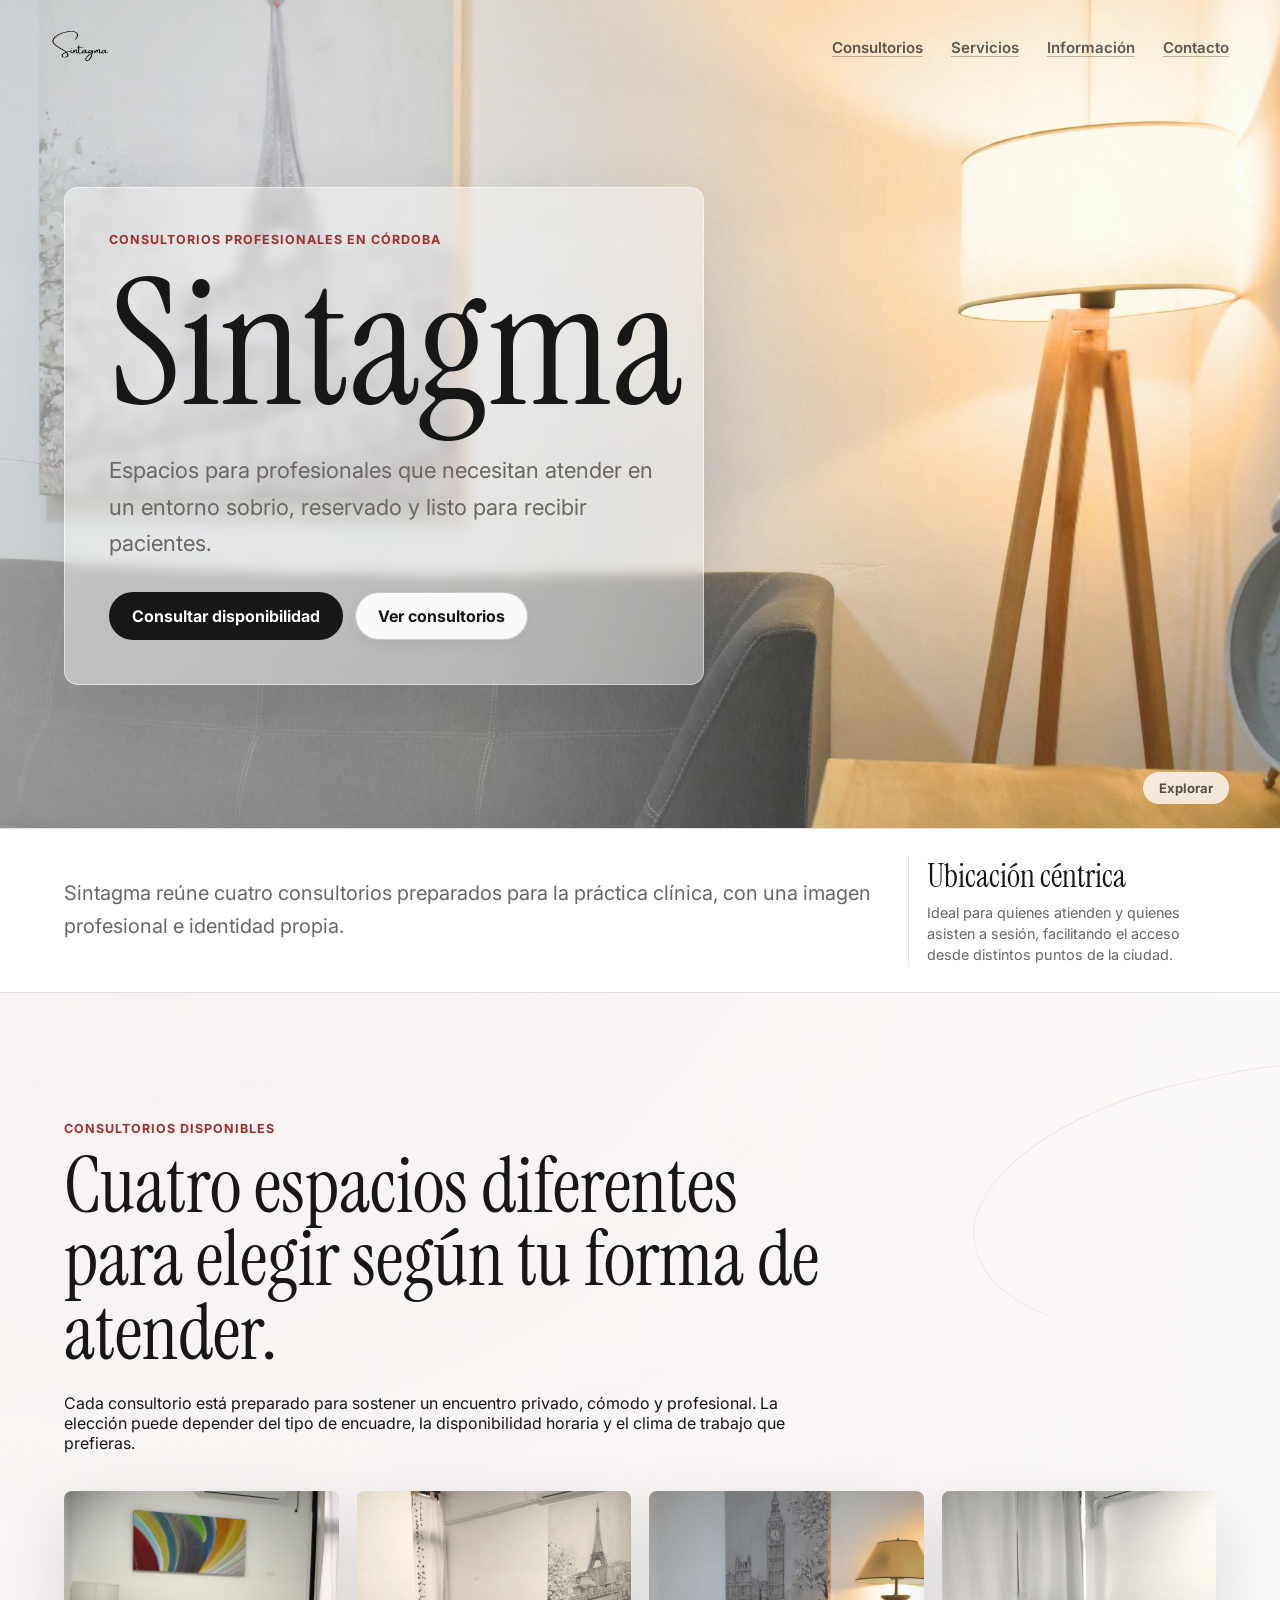
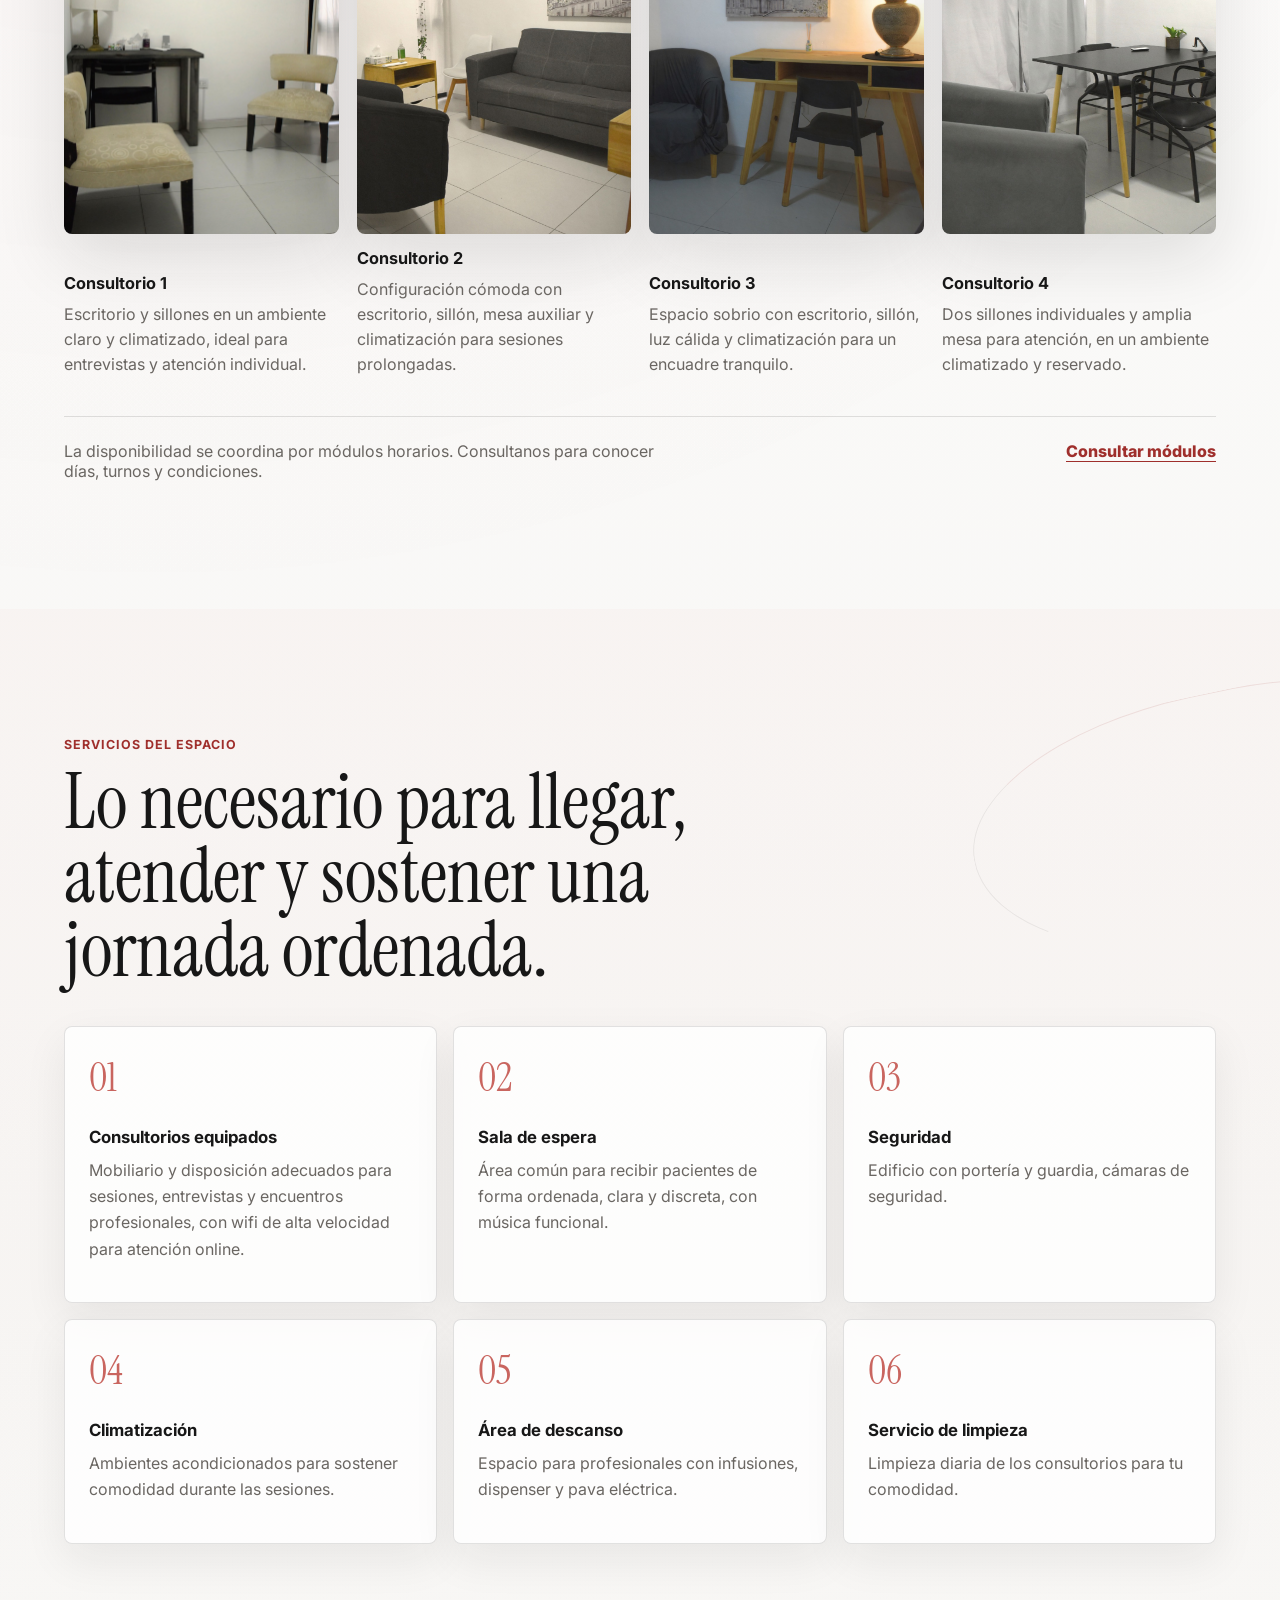
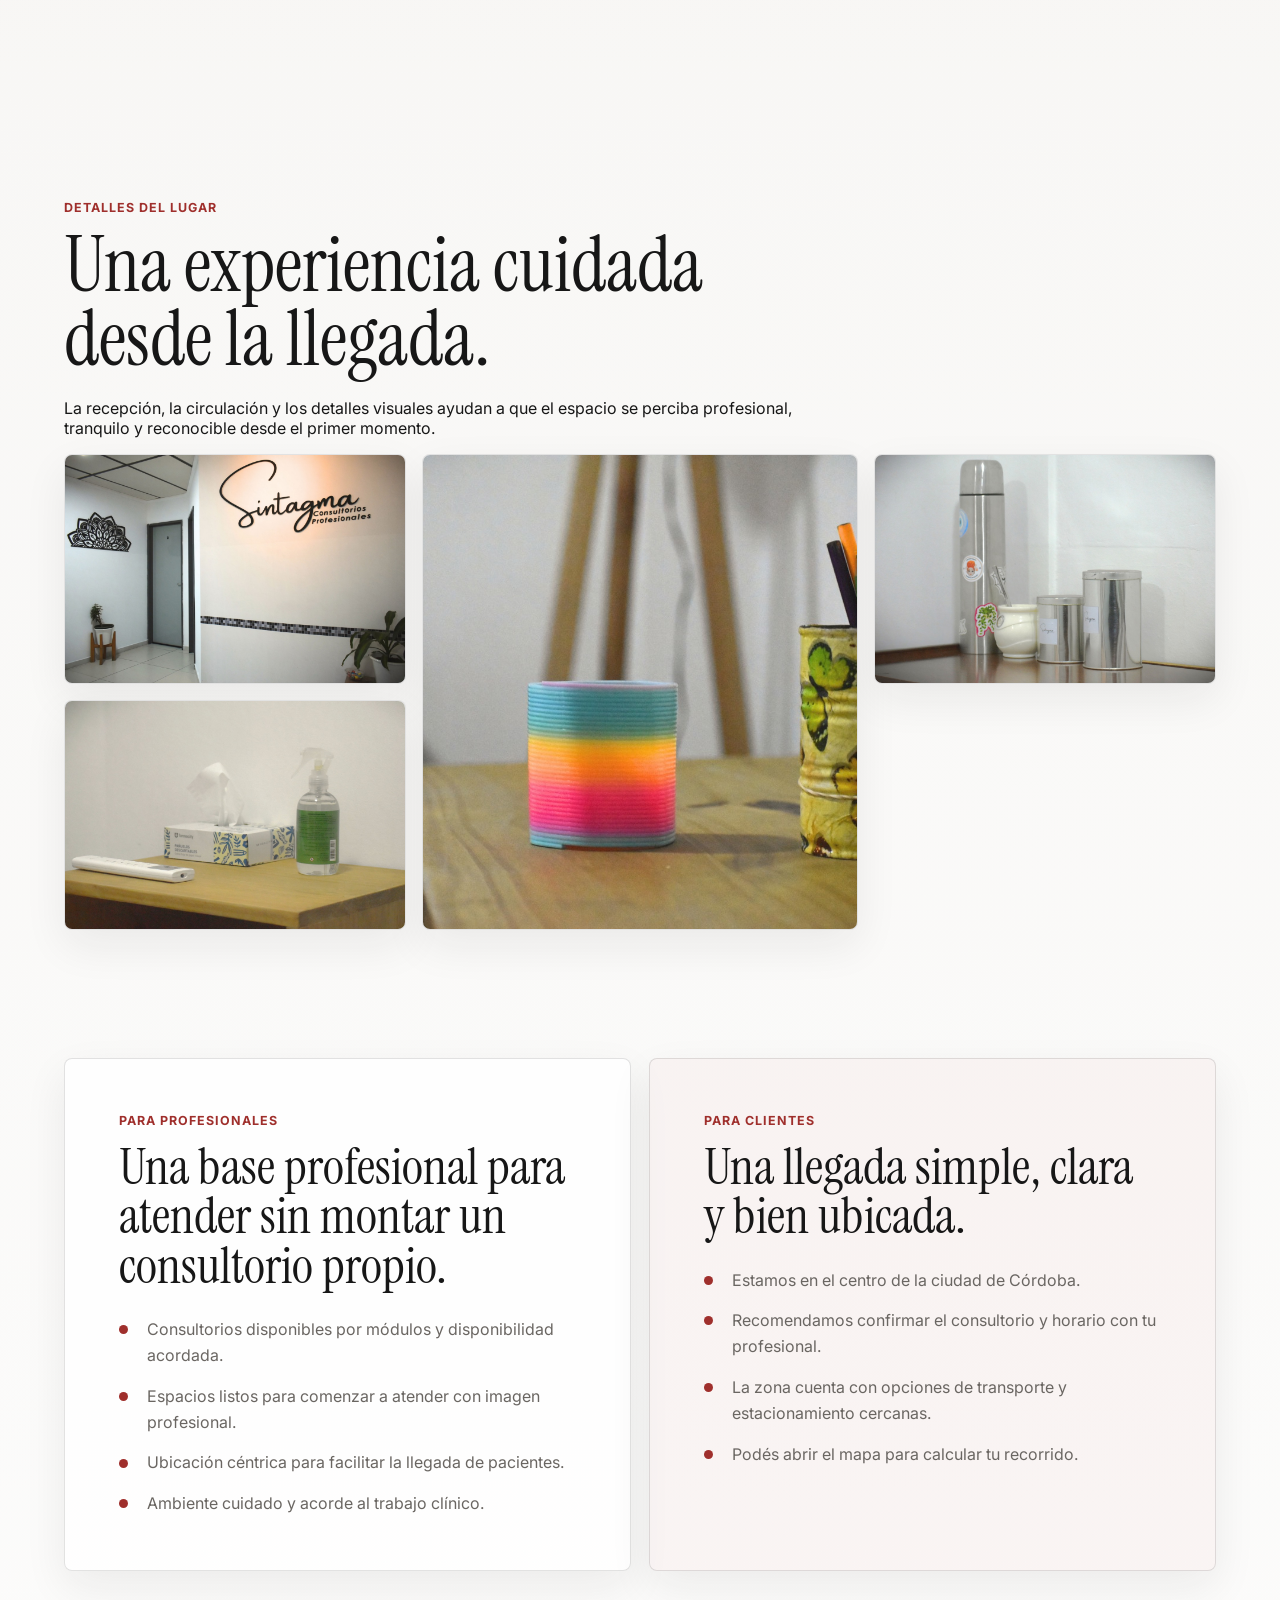
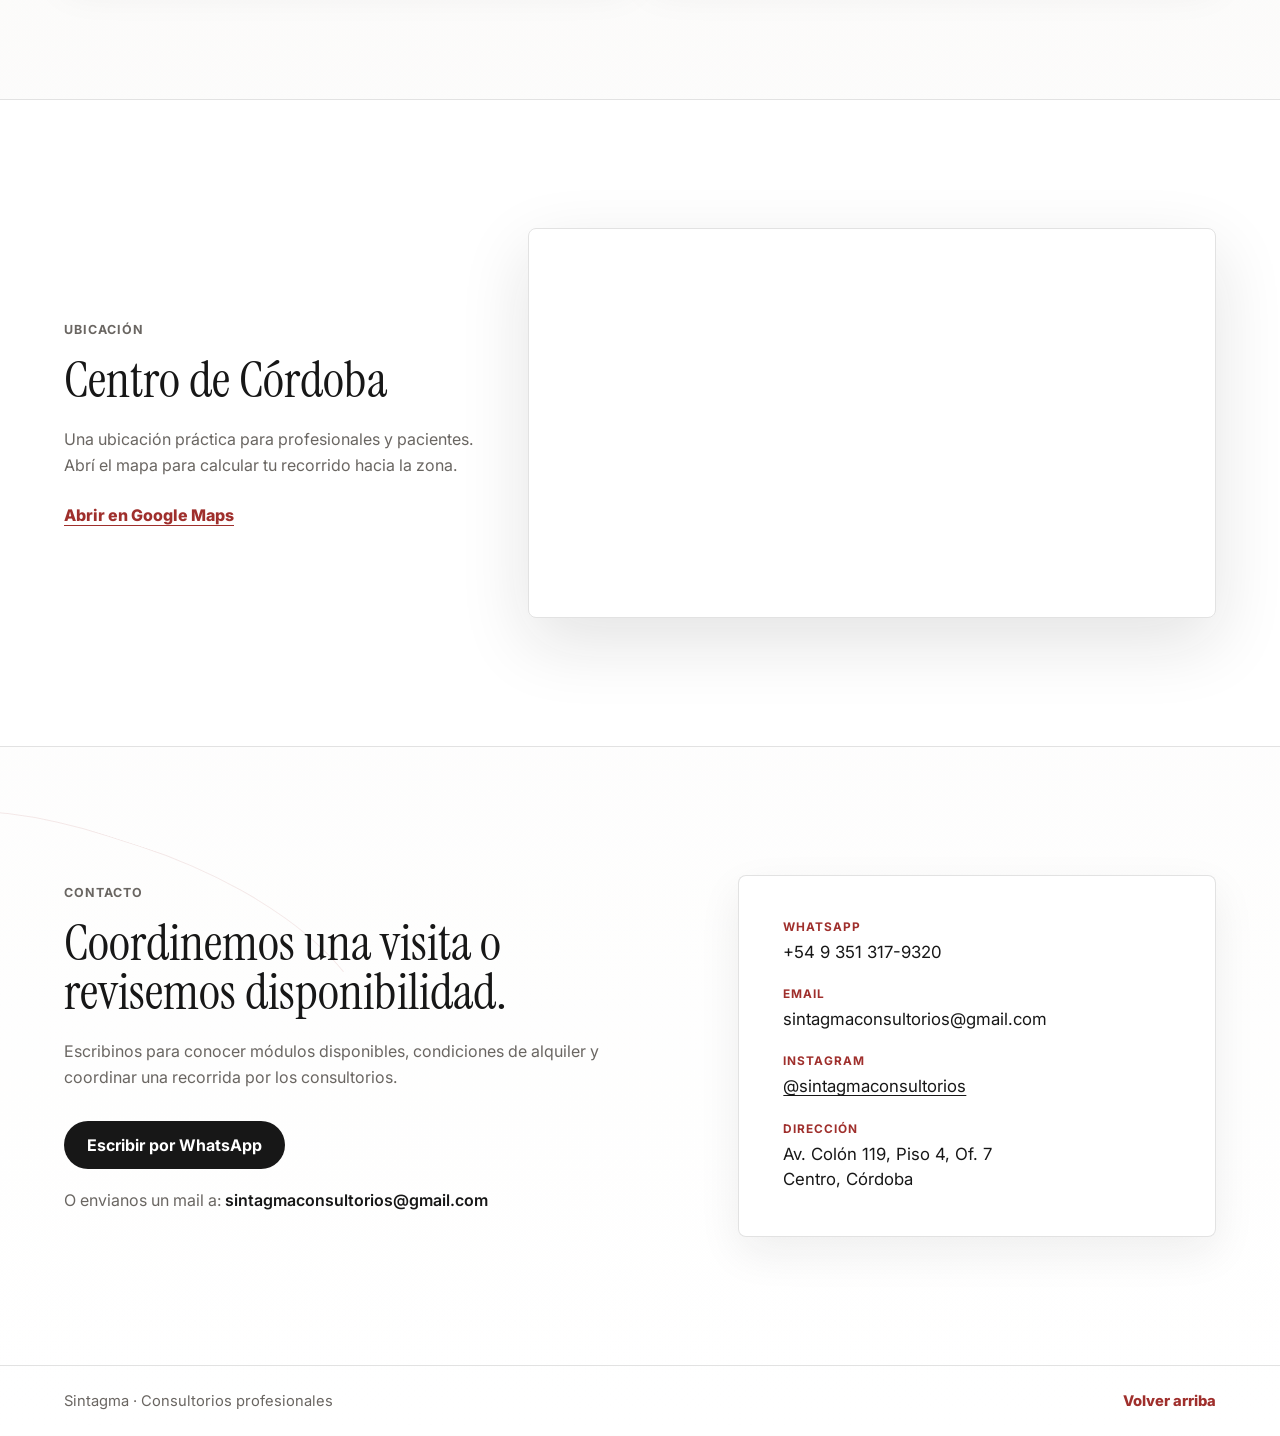
==== index.html @ c47820ef "Contacto: sumar Instagram @sintagmaconsultorios Co-Authored-By: Claude Opus 5.5 <noreply@anthropic.c" ====
<!doctype html>
<html lang="es">
  <head>
    <meta charset="utf-8">
    <meta name="viewport" content="width=device-width, initial-scale=1">
    <meta
      name="description"
      content="Sintagma, consultorios para profesionales en el centro de Córdoba. Espacios sobrios, cómodos y listos para atender."
    >
    <title>Sintagma | Consultorios profesionales en Córdoba</title>
    <link rel="preconnect" href="https://fonts.googleapis.com">
    <link rel="preconnect" href="https://fonts.gstatic.com" crossorigin>
    <link
      href="https://fonts.googleapis.com/css2?family=Inter:wght@400;500;600;700&family=Instrument+Serif:ital@0;1&display=swap"
      rel="stylesheet"
    >
    <link rel="stylesheet" href="styles.css">
  </head>
  <body>
    <header class="site-header" data-header>
      <a class="brand" href="#inicio" aria-label="Ir al inicio">
        <img class="brand-logo" src="assets/web/logo.png" alt="" onerror="this.style.display='none'">
      </a>

      <nav class="site-nav">
        <a href="#espacios">Consultorios</a>
        <a href="#amenities">Servicios</a>
        <a href="#informacion">Información</a>
        <a href="#contacto">Contacto</a>
      </nav>
    </header>

    <main>
      <section class="hero" id="inicio">
        <div class="hero-media" aria-label="Interior luminoso de consultorio"></div>
        <div class="hero-content">
          <p class="eyebrow">Consultorios profesionales en Córdoba</p>
          <h1>Sintagma</h1>
          <p class="hero-lead">
            Espacios para profesionales que necesitan atender en un entorno sobrio, reservado y listo para recibir pacientes.
          </p>
          <div class="hero-actions" aria-label="Acciones principales">
            <a class="button primary" href="https://wa.me/5493513179320" target="_blank" rel="noreferrer">Consultar disponibilidad</a>
            <a class="button secondary" href="#espacios">Ver consultorios</a>
          </div>
        </div>
        <a class="scroll-cue" href="#espacios" aria-label="Bajar a espacios">Explorar</a>
      </section>

      <section class="intro-band" aria-label="Resumen del espacio">
        <div class="intro-grid">
          <p>
            Sintagma reúne cuatro consultorios preparados para la práctica clínica, con una imagen profesional e
            identidad propia.
          </p>
          <div class="intro-stat">
            <strong>Ubicación céntrica</strong>
            <span>Ideal para quienes atienden y quienes asisten a sesión, facilitando el acceso desde distintos puntos de la ciudad.</span>
          </div>
        </div>
      </section>

      <section class="section" id="espacios">
        <div class="section-heading">
          <p class="eyebrow">Consultorios disponibles</p>
          <h2>Cuatro espacios diferentes para elegir según tu forma de atender.</h2>
          <p>
            Cada consultorio está preparado para sostener un encuentro privado, cómodo y profesional. La elección puede
            depender del tipo de encuadre, la disponibilidad horaria y el clima de trabajo que prefieras.
          </p>
        </div>

        <div class="consultorios-grid">
          <figure class="consultorio-card">
            <div class="photo-placeholder" tabindex="0" role="button" aria-label="Ver foto de Consultorio 1 en tamaño completo">
              <img src="assets/web/consultorio-1.jpg" alt="Consultorio 1 de Sintagma" loading="lazy">
            </div>
            <figcaption>
              <strong>Consultorio 1</strong>
              <span>Escritorio y sillones en un ambiente claro y climatizado, ideal para entrevistas y atención individual.</span>
            </figcaption>
          </figure>
          <figure class="consultorio-card">
            <div class="photo-placeholder" tabindex="0" role="button" aria-label="Ver foto de Consultorio 2 en tamaño completo">
              <img src="assets/web/consultorio-2.jpg" alt="Consultorio 2 de Sintagma" loading="lazy">
            </div>
            <figcaption>
              <strong>Consultorio 2</strong>
              <span>Configuración cómoda con escritorio, sillón, mesa auxiliar y climatización para sesiones prolongadas.</span>
            </figcaption>
          </figure>
          <figure class="consultorio-card">
            <div class="photo-placeholder" tabindex="0" role="button" aria-label="Ver fotos de Consultorio 3 en tamaño completo">
              <img src="assets/web/consultorio-3a.jpg" alt="Consultorio 3 de Sintagma" loading="lazy">
            </div>
            <div class="gallery-extra" hidden>
              <img src="assets/web/consultorio-3b.jpg" alt="Consultorio 3 de Sintagma, otro ángulo">
            </div>
            <figcaption>
              <strong>Consultorio 3</strong>
              <span>Espacio sobrio con escritorio, sillón, luz cálida y climatización para un encuadre tranquilo.</span>
            </figcaption>
          </figure>
          <figure class="consultorio-card">
            <div class="photo-placeholder" tabindex="0" role="button" aria-label="Ver foto de Consultorio 4 en tamaño completo">
              <img src="assets/web/consultorio-4.jpg" alt="Consultorio 4 de Sintagma" loading="lazy">
            </div>
            <figcaption>
              <strong>Consultorio 4</strong>
              <span>Dos sillones individuales y amplia mesa para atención, en un ambiente climatizado y reservado.</span>
            </figcaption>
          </figure>
        </div>

        <div class="section-note">
          <p>La disponibilidad se coordina por módulos horarios. Consultanos para conocer días, turnos y condiciones.</p>
          <a class="text-link" href="#contacto">Consultar módulos</a>
        </div>
      </section>

      <section class="section amenities-section" id="amenities">
        <div class="section-heading compact">
          <p class="eyebrow">Servicios del espacio</p>
          <h2>Lo necesario para llegar, atender y sostener una jornada ordenada.</h2>
        </div>

        <div class="amenities-grid">
          <article>
            <span class="icon">01</span>
            <h3>Consultorios equipados</h3>
            <p>Mobiliario y disposición adecuados para sesiones, entrevistas y encuentros profesionales, con wifi de alta velocidad para atención online.</p>
          </article>
          <article>
            <span class="icon">02</span>
            <h3>Sala de espera</h3>
            <p>Área común para recibir pacientes de forma ordenada, clara y discreta, con música funcional.</p>
          </article>
          <article>
            <span class="icon">03</span>
            <h3>Seguridad</h3>
            <p>Edificio con portería y guardia, cámaras de seguridad.</p>
          </article>
          <article>
            <span class="icon">04</span>
            <h3>Climatización</h3>
            <p>Ambientes acondicionados para sostener comodidad durante las sesiones.</p>
          </article>
          <article>
            <span class="icon">05</span>
            <h3>Área de descanso</h3>
            <p>Espacio para profesionales con infusiones, dispenser y pava eléctrica.</p>
          </article>
          <article>
            <span class="icon">06</span>
            <h3>Servicio de limpieza</h3>
            <p>Limpieza diaria de los consultorios para tu comodidad.</p>
          </article>
        </div>
      </section>

      <section class="details-section" aria-label="Detalles de Sintagma">
        <div class="details-copy">
          <p class="eyebrow">Detalles del lugar</p>
          <h2>Una experiencia cuidada desde la llegada.</h2>
          <p>
            La recepción, la circulación y los detalles visuales ayudan a que el espacio se perciba profesional,
            tranquilo y reconocible desde el primer momento.
          </p>
        </div>
        <div class="details-strip">
          <figure class="detail-card">
            <img src="assets/web/detalle-1.jpg" alt="Detalle de acceso y señalética de Sintagma" loading="lazy">
          </figure>
          <figure class="detail-card tall">
            <img src="assets/web/detalle-2.jpg" alt="Detalle de sala de espera de Sintagma" loading="lazy">
          </figure>
          <figure class="detail-card">
            <img src="assets/web/detalle-3.jpg" alt="Detalle decorativo del consultorio" loading="lazy">
          </figure>
          <figure class="detail-card">
            <img src="assets/web/detalle-4.jpg" alt="Detalle del espacio común de Sintagma" loading="lazy">
          </figure>
        </div>
      </section>

      <section class="info-section" id="informacion">
        <div class="info-panel">
          <p class="eyebrow">Para profesionales</p>
          <h2>Una base profesional para atender sin montar un consultorio propio.</h2>
          <ul class="check-list">
            <li>Consultorios disponibles por módulos y disponibilidad acordada.</li>
            <li>Espacios listos para comenzar a atender con imagen profesional.</li>
            <li>Ubicación céntrica para facilitar la llegada de pacientes.</li>
            <li>Ambiente cuidado y acorde al trabajo clínico.</li>
          </ul>
        </div>
        <div class="info-panel light">
          <p class="eyebrow">Para clientes</p>
          <h2>Una llegada simple, clara y bien ubicada.</h2>
          <ul class="check-list">
            <li>Estamos en el centro de la ciudad de Córdoba.</li>
            <li>Recomendamos confirmar el consultorio y horario con tu profesional.</li>
            <li>La zona cuenta con opciones de transporte y estacionamiento cercanas.</li>
            <li>Podés abrir el mapa para calcular tu recorrido.</li>
          </ul>
        </div>
      </section>

      <section class="location-section" aria-label="Ubicación">
        <div class="location-copy">
          <p class="eyebrow">Ubicación</p>
          <h2>Centro de Córdoba</h2>
          <p>
            Una ubicación práctica para profesionales y pacientes. Abrí el mapa para calcular tu recorrido hacia la zona.
          </p>
          <a
            class="text-link"
            href="https://maps.app.goo.gl/1FP94UWputiTgMRd7"
            target="_blank"
            rel="noreferrer"
          >
            Abrir en Google Maps
          </a>
        </div>
        <div class="map-frame">
          <iframe
            title="Ubicación de Sintagma, Av. Colón 119, Córdoba"
            loading="lazy"
            referrerpolicy="no-referrer-when-downgrade"
            src="https://www.google.com/maps?q=Sintagma%2C%20Av.%20Col%C3%B3n%20119%2C%20C%C3%B3rdoba%2C%20Argentina&output=embed"
          ></iframe>
        </div>
      </section>

      <section class="contact-section" id="contacto">
        <div class="contact-copy">
          <p class="eyebrow">Contacto</p>
          <h2>Coordinemos una visita o revisemos disponibilidad.</h2>
          <p>
            Escribinos para conocer módulos disponibles, condiciones de alquiler y coordinar una recorrida por los consultorios.
          </p>
          <div class="contact-actions">
            <a class="button primary" href="https://wa.me/5493513179320" target="_blank" rel="noreferrer">Escribir por WhatsApp</a>
          </div>
          <p class="contact-email">O envianos un mail a: <strong>sintagmaconsultorios@gmail.com</strong></p>
        </div>

        <dl class="contact-card">
          <div>
            <dt>WhatsApp</dt>
            <dd>+54 9 351 317-9320</dd>
          </div>
          <div>
            <dt>Email</dt>
            <dd>sintagmaconsultorios@gmail.com</dd>
          </div>
          <div>
            <dt>Instagram</dt>
            <dd><a href="https://www.instagram.com/sintagmaconsultorios/" target="_blank" rel="noreferrer">@sintagmaconsultorios</a></dd>
          </div>
          <div>
            <dt>Dirección</dt>
            <dd>Av. Colón 119, Piso 4, Of. 7<br>Centro, Córdoba</dd>
          </div>
        </dl>
      </section>
    </main>

    <footer class="site-footer">
      <p>Sintagma · Consultorios profesionales</p>
      <a href="#inicio">Volver arriba</a>
    </footer>

    <div class="lightbox" data-lightbox hidden>
      <button class="lightbox-close" type="button" data-lightbox-close aria-label="Cerrar">&times;</button>
      <button class="lightbox-prev" type="button" data-lightbox-prev aria-label="Foto anterior">&#8249;</button>
      <img class="lightbox-image" data-lightbox-image src="" alt="">
      <button class="lightbox-next" type="button" data-lightbox-next aria-label="Foto siguiente">&#8250;</button>
      <p class="lightbox-counter" data-lightbox-counter></p>
    </div>

    <script src="script.js"></script>
  </body>
</html>
---- styles.css ----
:root {
  --paper: #f7f6f4;
  --surface: #ffffff;
  --soft-gray: #ece9e6;
  --warm-gray: #d8d3cf;
  --ink: #171717;
  --charcoal: #2b2b2b;
  --muted: #6a6662;
  --red: #9f2f2c;
  --red-soft: #c9655f;
  --red-wash: #f4e3e0;
  --line: rgba(23, 23, 23, 0.12);
  --shadow: 0 24px 70px rgba(23, 23, 23, 0.12);
}

* {
  box-sizing: border-box;
}

html {
  scroll-behavior: smooth;
}

body {
  margin: 0;
  background:
    radial-gradient(circle at 12% 10%, rgba(159, 47, 44, 0.06), transparent 28%),
    linear-gradient(180deg, #ffffff 0%, var(--paper) 46%, #ffffff 100%);
  color: var(--ink);
  font-family: Inter, system-ui, -apple-system, BlinkMacSystemFont, "Segoe UI", sans-serif;
  letter-spacing: 0;
}

a {
  color: inherit;
  text-decoration: none;
}

.site-header {
  position: fixed;
  z-index: 20;
  top: 0;
  left: 0;
  right: 0;
  display: flex;
  align-items: center;
  justify-content: space-between;
  padding: 18px clamp(18px, 4vw, 56px);
  transition: background 180ms ease, box-shadow 180ms ease, padding 180ms ease;
}

.site-header.is-scrolled {
  background: rgba(255, 255, 255, 0.9);
  box-shadow: 0 12px 30px rgba(23, 23, 23, 0.08);
  backdrop-filter: blur(16px);
  padding-block: 12px;
}

.brand {
  display: inline-flex;
  align-items: center;
}

.brand-logo {
  width: 58px;
  height: 58px;
  object-fit: contain;
}

.site-nav {
  display: flex;
  align-items: center;
  gap: 28px;
  color: rgba(23, 23, 23, 0.7);
  font-size: 0.94rem;
  font-weight: 600;
}

.site-nav a {
  text-decoration: underline;
  text-underline-offset: 3px;
  text-decoration-color: rgba(23, 23, 23, 0.3);
  transition: color 160ms ease, text-decoration-color 160ms ease;
}

.site-nav a:hover {
  color: var(--red);
}

.hero {
  position: relative;
  min-height: 92vh;
  max-height: 980px;
  display: grid;
  align-items: center;
  padding: 108px clamp(18px, 5vw, 76px) 64px;
  overflow: hidden;
}

.hero::before,
.hero::after,
.section::before,
.contact-section::before {
  content: "";
  position: absolute;
  pointer-events: none;
  border: 1px solid rgba(159, 47, 44, 0.14);
  border-color: rgba(159, 47, 44, 0.14) transparent transparent rgba(23, 23, 23, 0.08);
  border-radius: 48% 52% 42% 58%;
  transform: rotate(-12deg);
}

.hero::before {
  width: min(56vw, 760px);
  height: min(30vw, 380px);
  right: -12vw;
  top: 18vh;
}

.hero::after {
  width: min(42vw, 560px);
  height: min(24vw, 320px);
  left: -16vw;
  bottom: 5vh;
  transform: rotate(16deg);
}

.hero-media {
  position: absolute;
  inset: 0;
  background:
    linear-gradient(90deg, rgba(247, 246, 244, 0.5) 0%, rgba(247, 246, 244, 0.38) 38%, rgba(247, 246, 244, 0.12) 62%, transparent 82%),
    url("assets/web/hero-consultorio.jpg");
  background-size: cover;
  background-position: 62% top;
}

.hero-content {
  position: relative;
  z-index: 1;
  max-width: 640px;
  padding: clamp(28px, 4vw, 44px);
  border-radius: 14px;
  background: rgba(255, 255, 255, 0.42);
  border: 1px solid rgba(255, 255, 255, 0.5);
  box-shadow: var(--shadow);
  backdrop-filter: blur(6px);
  -webkit-backdrop-filter: blur(6px);
}

.eyebrow {
  margin: 0 0 14px;
  color: var(--red);
  font-size: 0.78rem;
  font-weight: 700;
  letter-spacing: 0.08em;
  text-transform: uppercase;
}

h1,
h2,
h3,
p {
  margin-top: 0;
}

h1,
h2 {
  font-family: "Instrument Serif", Georgia, serif;
  font-weight: 400;
  line-height: 0.96;
  letter-spacing: 0;
}

h1 {
  margin-bottom: 22px;
  font-size: clamp(4.5rem, 14vw, 11rem);
}

h2 {
  margin-bottom: 22px;
  font-size: clamp(2.4rem, 6vw, 5rem);
}

h3 {
  margin-bottom: 10px;
  font-size: 1.05rem;
}

.hero-lead {
  max-width: 620px;
  color: var(--muted);
  font-size: clamp(1.08rem, 2vw, 1.38rem);
  line-height: 1.65;
}

.hero-actions,
.contact-actions {
  display: flex;
  flex-wrap: wrap;
  gap: 12px;
  margin-top: 30px;
}

.button {
  display: inline-flex;
  min-height: 48px;
  align-items: center;
  justify-content: center;
  border-radius: 999px;
  padding: 0 22px;
  border: 1px solid transparent;
  font-weight: 700;
  transition: transform 160ms ease, border-color 160ms ease, background 160ms ease;
}

.button:hover {
  transform: translateY(-1px);
}

.button.primary {
  background: var(--ink);
  color: #ffffff;
}

.button.secondary {
  background: rgba(255, 255, 255, 0.92);
  border-color: rgba(23, 23, 23, 0.22);
  box-shadow: 0 6px 16px rgba(23, 23, 23, 0.06);
}

.scroll-cue {
  position: absolute;
  z-index: 1;
  right: clamp(18px, 4vw, 56px);
  bottom: 24px;
  padding: 8px 16px;
  border-radius: 999px;
  background: rgba(255, 255, 255, 0.78);
  backdrop-filter: blur(8px);
  color: rgba(23, 23, 23, 0.72);
  font-size: 0.82rem;
  font-weight: 700;
}

.intro-band {
  padding: 26px clamp(18px, 5vw, 76px);
  background: var(--surface);
  border-block: 1px solid var(--line);
}

.intro-grid {
  display: grid;
  grid-template-columns: minmax(0, 1.6fr) minmax(220px, 0.6fr);
  gap: 24px;
  align-items: stretch;
  max-width: 1180px;
  margin: 0 auto;
}

.intro-grid p {
  align-self: center;
  margin: 0;
  color: var(--muted);
  font-size: clamp(1.05rem, 1.6vw, 1.25rem);
  line-height: 1.65;
}

.intro-stat {
  display: flex;
  flex-direction: column;
  justify-content: center;
  padding-left: 18px;
  border-left: 1px solid var(--line);
}

.intro-stat strong,
.intro-stat span {
  display: block;
}

.intro-stat strong {
  margin-bottom: 6px;
  font-family: "Instrument Serif", Georgia, serif;
  font-size: 2rem;
  font-weight: 400;
  font-variant-numeric: lining-nums;
}

.intro-stat span {
  color: var(--muted);
  font-size: 0.9rem;
  line-height: 1.45;
}

.section,
.location-section,
.contact-section {
  position: relative;
  padding: clamp(72px, 10vw, 132px) clamp(18px, 5vw, 76px);
}

.section::before {
  width: min(42vw, 560px);
  height: min(20vw, 260px);
  right: -18vw;
  top: 80px;
  opacity: 0.8;
}

.section > *,
.contact-section > * {
  position: relative;
  z-index: 1;
}

.section-heading {
  max-width: 760px;
  margin-bottom: 38px;
}

.section-heading.compact {
  max-width: 650px;
}

.consultorios-grid {
  display: grid;
  grid-template-columns: repeat(4, minmax(0, 1fr));
  gap: 18px;
}

.consultorio-card {
  display: grid;
  grid-template-rows: auto min-content;
  margin: 0;
}

.photo-placeholder {
  aspect-ratio: 4 / 5;
  overflow: hidden;
  border-radius: 8px;
  background: var(--soft-gray);
  box-shadow: var(--shadow);
  cursor: zoom-in;
}

.photo-placeholder img {
  display: block;
  width: 100%;
  height: 100%;
  object-fit: cover;
}

.consultorio-card:nth-child(1) img {
  object-position: center 58%;
}

.consultorio-card:nth-child(2) img {
  object-position: center 62%;
}

.consultorio-card:nth-child(3) img {
  object-position: center 60%;
}

.consultorio-card:nth-child(4) img {
  object-position: center 56%;
}

figcaption {
  display: grid;
  gap: 6px;
  margin-top: 12px;
  color: var(--muted);
  line-height: 1.55;
}

figcaption strong {
  color: var(--ink);
  font-size: 1.02rem;
}

.section-note {
  display: flex;
  flex-wrap: wrap;
  align-items: baseline;
  justify-content: space-between;
  gap: 12px;
  margin-top: 40px;
  padding-top: 24px;
  border-top: 1px solid var(--line);
}

.section-note p {
  margin: 0;
  max-width: 620px;
  color: var(--muted);
}

.section-note .text-link {
  margin-top: 0;
}

.amenities-section {
  position: relative;
  background: linear-gradient(180deg, rgba(244, 227, 224, 0.22), rgba(255, 255, 255, 0));
}

.amenities-grid {
  display: grid;
  grid-template-columns: repeat(3, minmax(0, 1fr));
  gap: 16px;
}

.amenities-grid article,
.info-panel,
.contact-card {
  border: 1px solid var(--line);
  border-radius: 8px;
  background: rgba(255, 255, 255, 0.78);
  box-shadow: 0 16px 44px rgba(23, 23, 23, 0.07);
}

.amenities-grid article {
  padding: 24px;
}

.amenities-grid p,
.info-panel li,
.contact-copy p,
.location-copy p {
  color: var(--muted);
  line-height: 1.65;
}

.icon {
  display: inline-flex;
  margin-bottom: 24px;
  color: var(--red-soft);
  font-family: "Instrument Serif", Georgia, serif;
  font-size: 2.5rem;
}

.details-copy {
  padding: clamp(72px, 10vw, 132px) clamp(18px, 5vw, 76px) 0;
}

.details-copy h2,
.details-copy p {
  max-width: 760px;
}

.details-strip {
  display: grid;
  grid-template-columns: 0.9fr 1.15fr 0.9fr;
  grid-auto-rows: 230px;
  gap: 16px;
  padding: 0 clamp(18px, 5vw, 76px) clamp(72px, 10vw, 132px);
}

.detail-card {
  margin: 0;
  overflow: hidden;
  border-radius: 8px;
  border: 1px solid var(--line);
  background: var(--surface);
  box-shadow: 0 16px 44px rgba(23, 23, 23, 0.07);
}

.detail-card.tall {
  grid-row: span 2;
}

.detail-card img {
  display: block;
  width: 100%;
  height: 100%;
  object-fit: cover;
}

.info-section {
  display: grid;
  grid-template-columns: 1fr 1fr;
  gap: 18px;
  padding: 0 clamp(18px, 5vw, 76px) clamp(72px, 10vw, 132px);
}

.info-panel {
  padding: clamp(28px, 5vw, 54px);
}

.info-panel.light {
  background: rgba(244, 227, 224, 0.28);
}

.info-panel h2,
.location-copy h2,
.contact-copy h2 {
  font-size: clamp(2.2rem, 4vw, 4rem);
}

.check-list {
  display: grid;
  gap: 14px;
  margin: 26px 0 0;
  padding: 0;
  list-style: none;
}

.check-list li {
  position: relative;
  padding-left: 28px;
}

.check-list li::before {
  content: "";
  position: absolute;
  left: 0;
  top: 0.58em;
  width: 9px;
  height: 9px;
  border-radius: 50%;
  background: var(--red);
}

.location-section {
  display: grid;
  grid-template-columns: 0.78fr 1.22fr;
  gap: 24px;
  align-items: stretch;
  background: var(--surface);
  border-block: 1px solid var(--line);
}

.location-copy {
  align-self: center;
}

.text-link {
  display: inline-flex;
  margin-top: 10px;
  color: var(--red);
  font-weight: 800;
  border-bottom: 1px solid currentColor;
}

.map-frame {
  min-height: 390px;
  overflow: hidden;
  border-radius: 8px;
  border: 1px solid var(--line);
  box-shadow: var(--shadow);
}

.map-frame iframe {
  width: 100%;
  height: 100%;
  border: 0;
}

.contact-section {
  display: grid;
  grid-template-columns: minmax(0, 0.92fr) minmax(320px, 0.72fr);
  gap: clamp(24px, 5vw, 76px);
  align-items: center;
}

.contact-section::before {
  width: min(46vw, 620px);
  height: min(22vw, 290px);
  left: -16vw;
  top: 90px;
  opacity: 0.72;
  transform: rotate(18deg);
}

.contact-copy {
  max-width: 680px;
}

.contact-email {
  margin-top: 18px;
}

.contact-card {
  display: grid;
  gap: 22px;
  margin: 0;
  padding: clamp(28px, 4vw, 44px);
}

.contact-card dt {
  color: var(--red);
  font-size: 0.74rem;
  font-weight: 700;
  letter-spacing: 0.08em;
  text-transform: uppercase;
}

.contact-card dd {
  margin: 6px 0 0;
  color: var(--ink);
  font-size: 1.05rem;
  line-height: 1.5;
  overflow-wrap: anywhere;
}

.contact-card a {
  color: inherit;
  text-decoration: underline;
  text-underline-offset: 3px;
}

.contact-email strong {
  color: var(--ink);
  font-weight: 600;
  overflow-wrap: anywhere;
  user-select: all;
}

.site-footer {
  display: flex;
  justify-content: space-between;
  gap: 18px;
  padding: 26px clamp(18px, 5vw, 76px);
  border-top: 1px solid var(--line);
  color: var(--muted);
  font-size: 0.92rem;
}

.site-footer p {
  margin: 0;
}

.site-footer a {
  font-weight: 800;
  color: var(--red);
}

body.lightbox-open {
  overflow: hidden;
}

.lightbox {
  position: fixed;
  z-index: 50;
  inset: 0;
  display: grid;
  place-items: center;
  padding: 24px;
  background: rgba(23, 23, 23, 0.92);
}

.lightbox[hidden] {
  display: none;
}

.lightbox-image {
  max-width: min(92vw, 1100px);
  max-height: 86vh;
  width: auto;
  height: auto;
  object-fit: contain;
  border-radius: 6px;
  box-shadow: var(--shadow);
}

.lightbox-close,
.lightbox-prev,
.lightbox-next {
  position: absolute;
  z-index: 1;
  display: grid;
  width: 44px;
  height: 44px;
  place-items: center;
  border: 1px solid rgba(255, 255, 255, 0.3);
  border-radius: 50%;
  background: rgba(255, 255, 255, 0.08);
  color: #ffffff;
  font-size: 1.4rem;
  line-height: 1;
}

.lightbox-close:hover,
.lightbox-prev:hover,
.lightbox-next:hover {
  background: rgba(255, 255, 255, 0.18);
}

.lightbox-close {
  top: 20px;
  right: 20px;
}

.lightbox-prev {
  left: 20px;
  top: 50%;
  transform: translateY(-50%);
}

.lightbox-next {
  right: 20px;
  top: 50%;
  transform: translateY(-50%);
}

.lightbox-counter {
  position: absolute;
  bottom: 20px;
  left: 50%;
  transform: translateX(-50%);
  margin: 0;
  color: rgba(255, 255, 255, 0.75);
  font-size: 0.85rem;
  font-weight: 600;
  letter-spacing: 0.04em;
}

@media (max-width: 560px) {
  .lightbox-close,
  .lightbox-prev,
  .lightbox-next {
    width: 38px;
    height: 38px;
    font-size: 1.2rem;
  }

  .lightbox-prev {
    left: 10px;
  }

  .lightbox-next {
    right: 10px;
  }

  .lightbox-close {
    top: 10px;
    right: 10px;
  }
}

@media (max-width: 900px) {
  .site-nav {
    gap: 16px;
    font-size: 0.82rem;
  }

  .hero {
    min-height: 88vh;
  }

  .intro-grid,
  .consultorios-grid,
  .amenities-grid,
  .details-strip,
  .info-section,
  .location-section,
  .contact-section {
    grid-template-columns: 1fr;
  }

  .photo-placeholder {
    min-height: 260px;
    aspect-ratio: 4 / 3;
  }

  .consultorio-card .photo-placeholder {
    aspect-ratio: 4 / 5;
  }

  .details-strip {
    grid-auto-rows: 230px;
  }

  .detail-card.tall {
    grid-row: auto;
  }
}

@media (max-width: 560px) {
  .site-header {
    padding-inline: 16px;
  }

  .brand-logo {
    width: 40px;
    height: 40px;
  }

  .site-nav {
    gap: 10px;
    font-size: 0.68rem;
  }

  .hero {
    padding: 96px 16px 70px;
  }

  h1 {
    font-size: clamp(4rem, 22vw, 6.8rem);
  }

  .button {
    width: 100%;
  }

  .intro-band,
  .section,
  .details-strip,
  .location-section,
  .contact-section,
  .info-section {
    padding-inline: 16px;
  }

  .intro-stat {
    padding: 18px 0 0;
    border-top: 1px solid var(--line);
    border-left: 0;
  }

  .map-frame {
    min-height: 320px;
  }

  .site-footer {
    flex-direction: column;
    padding-inline: 16px;
  }
}
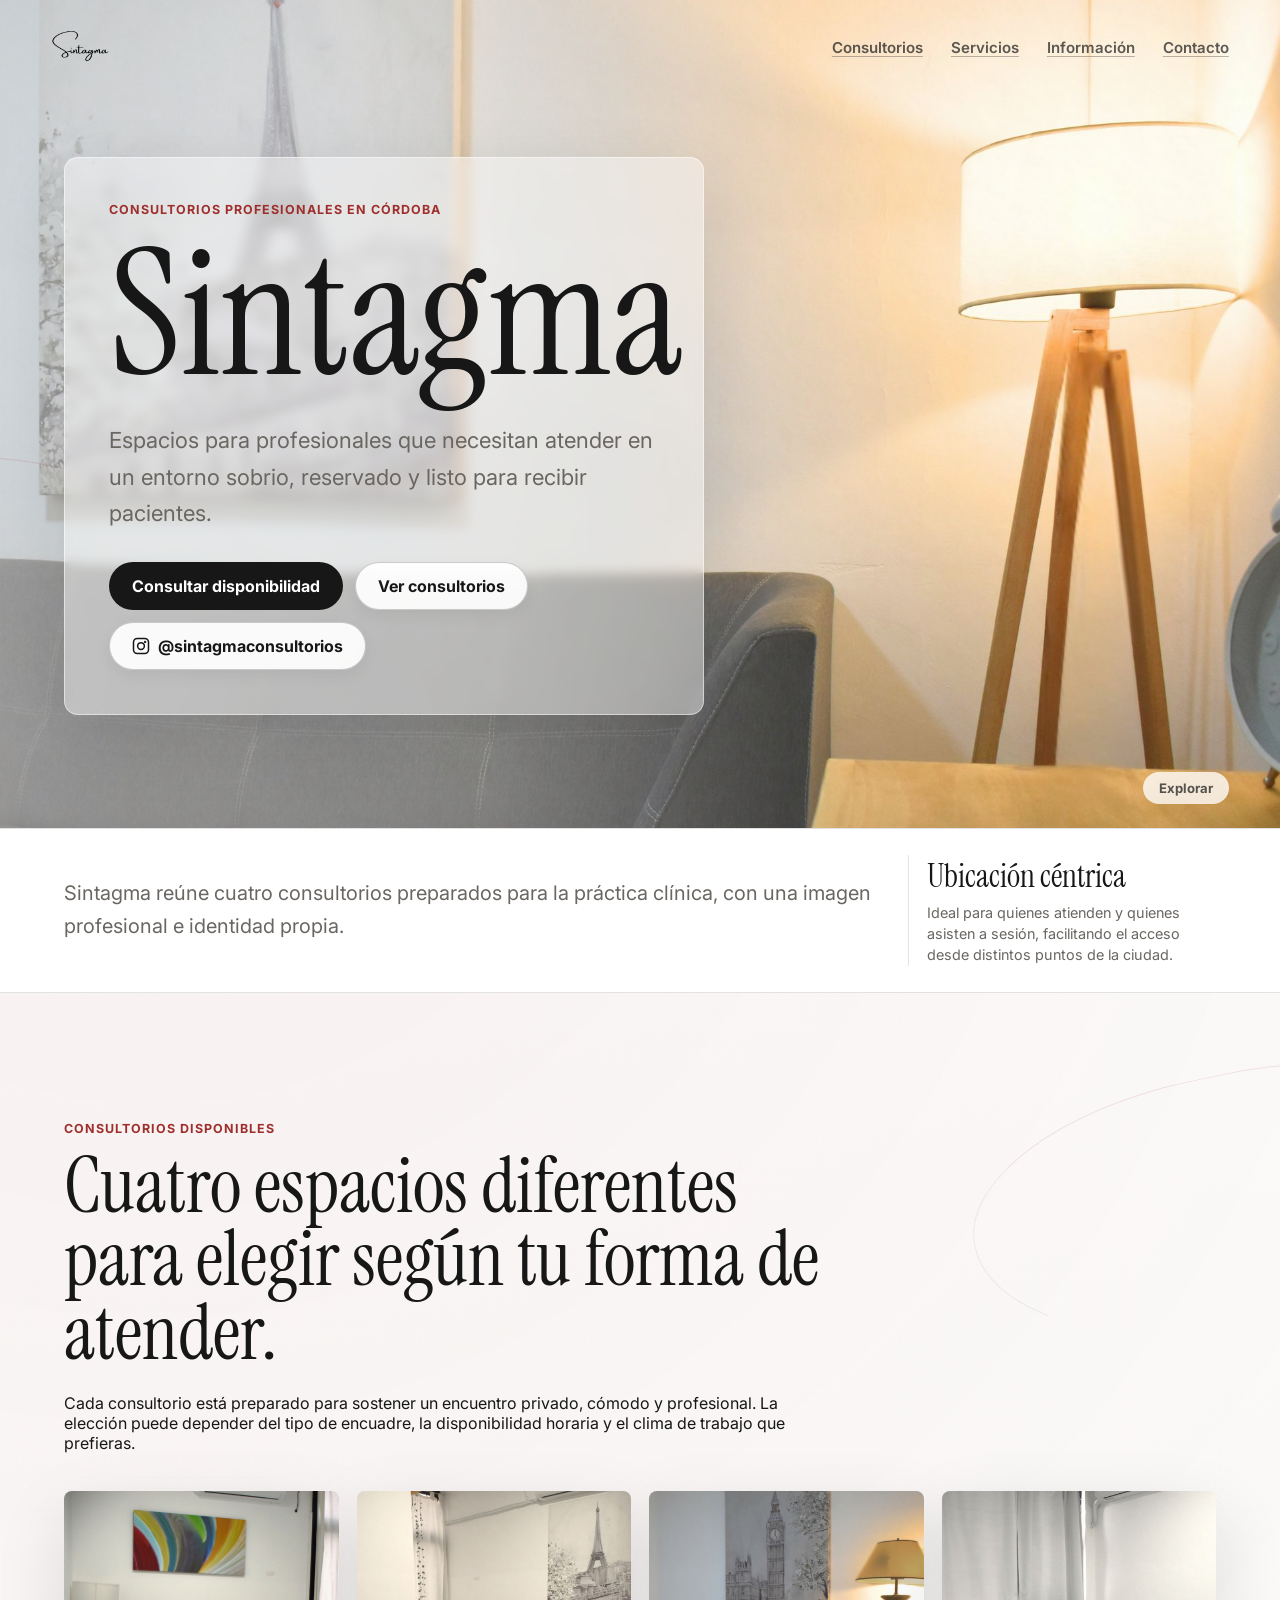
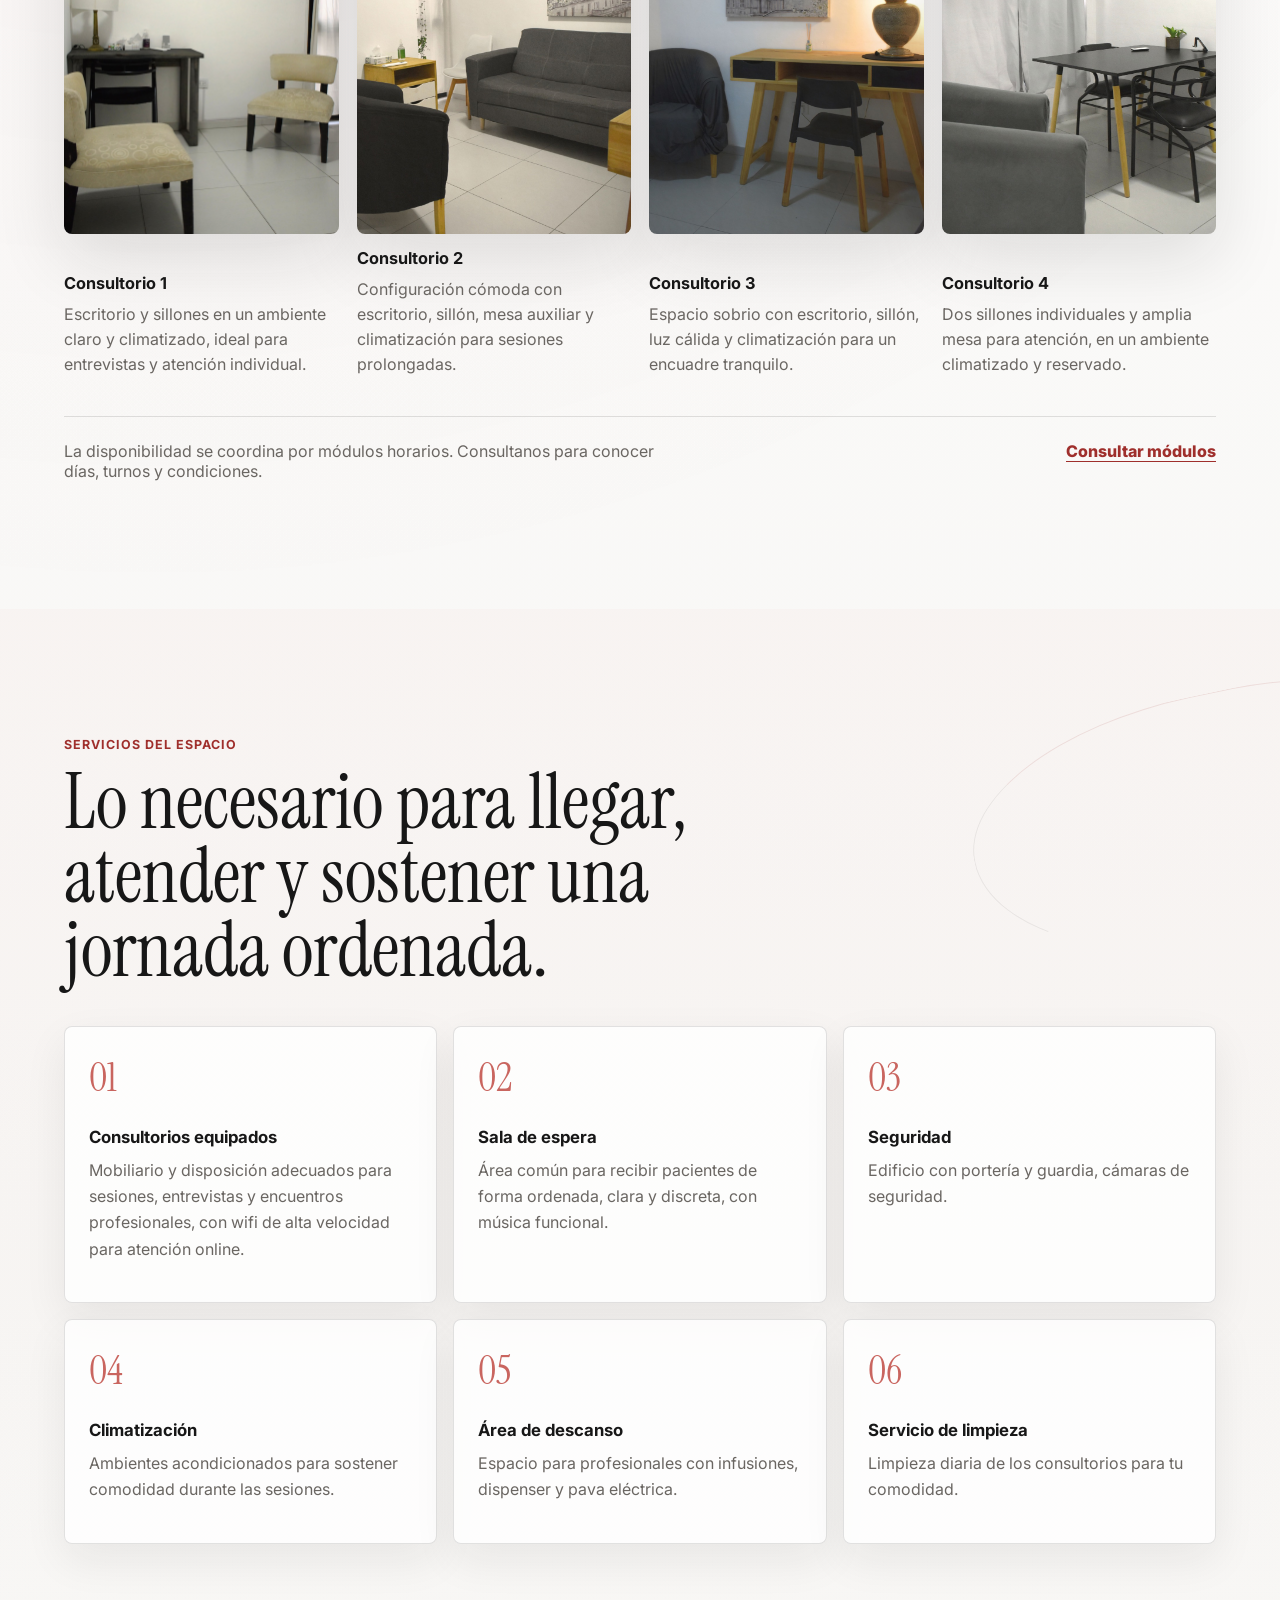
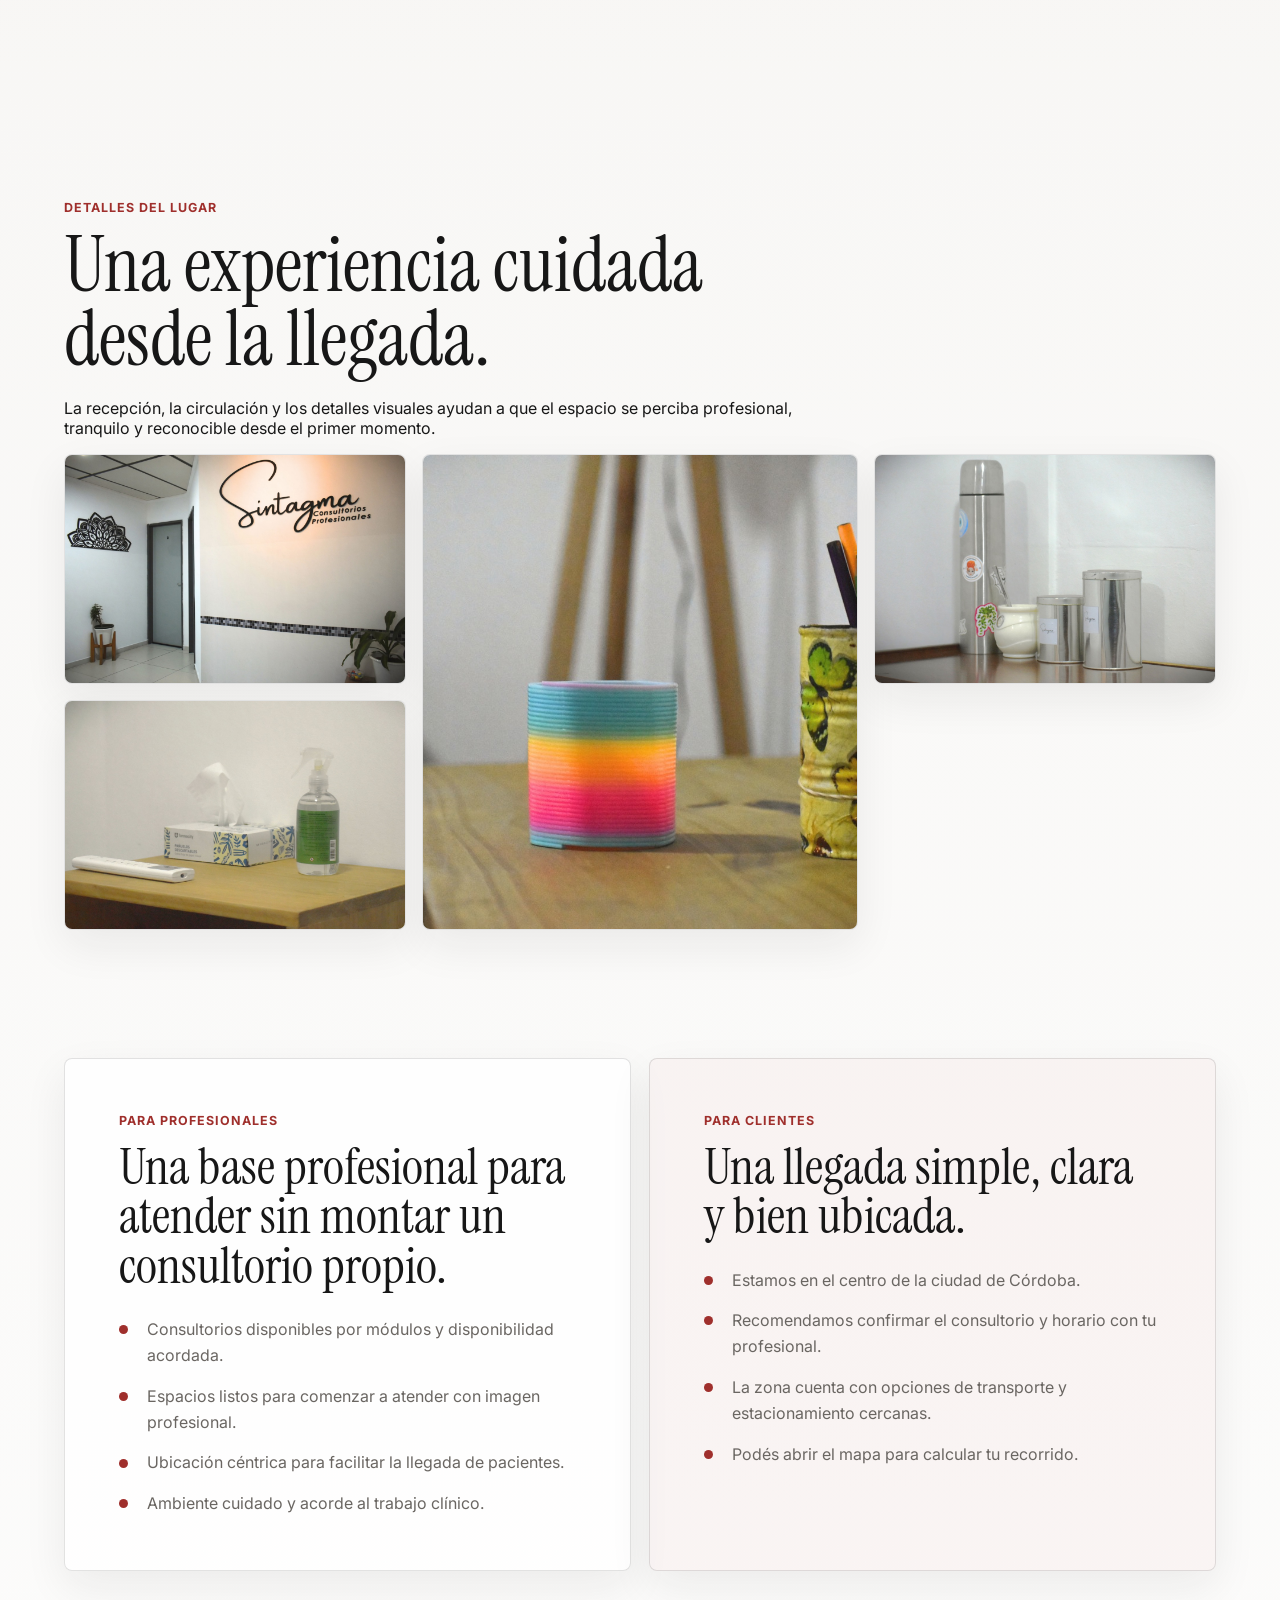
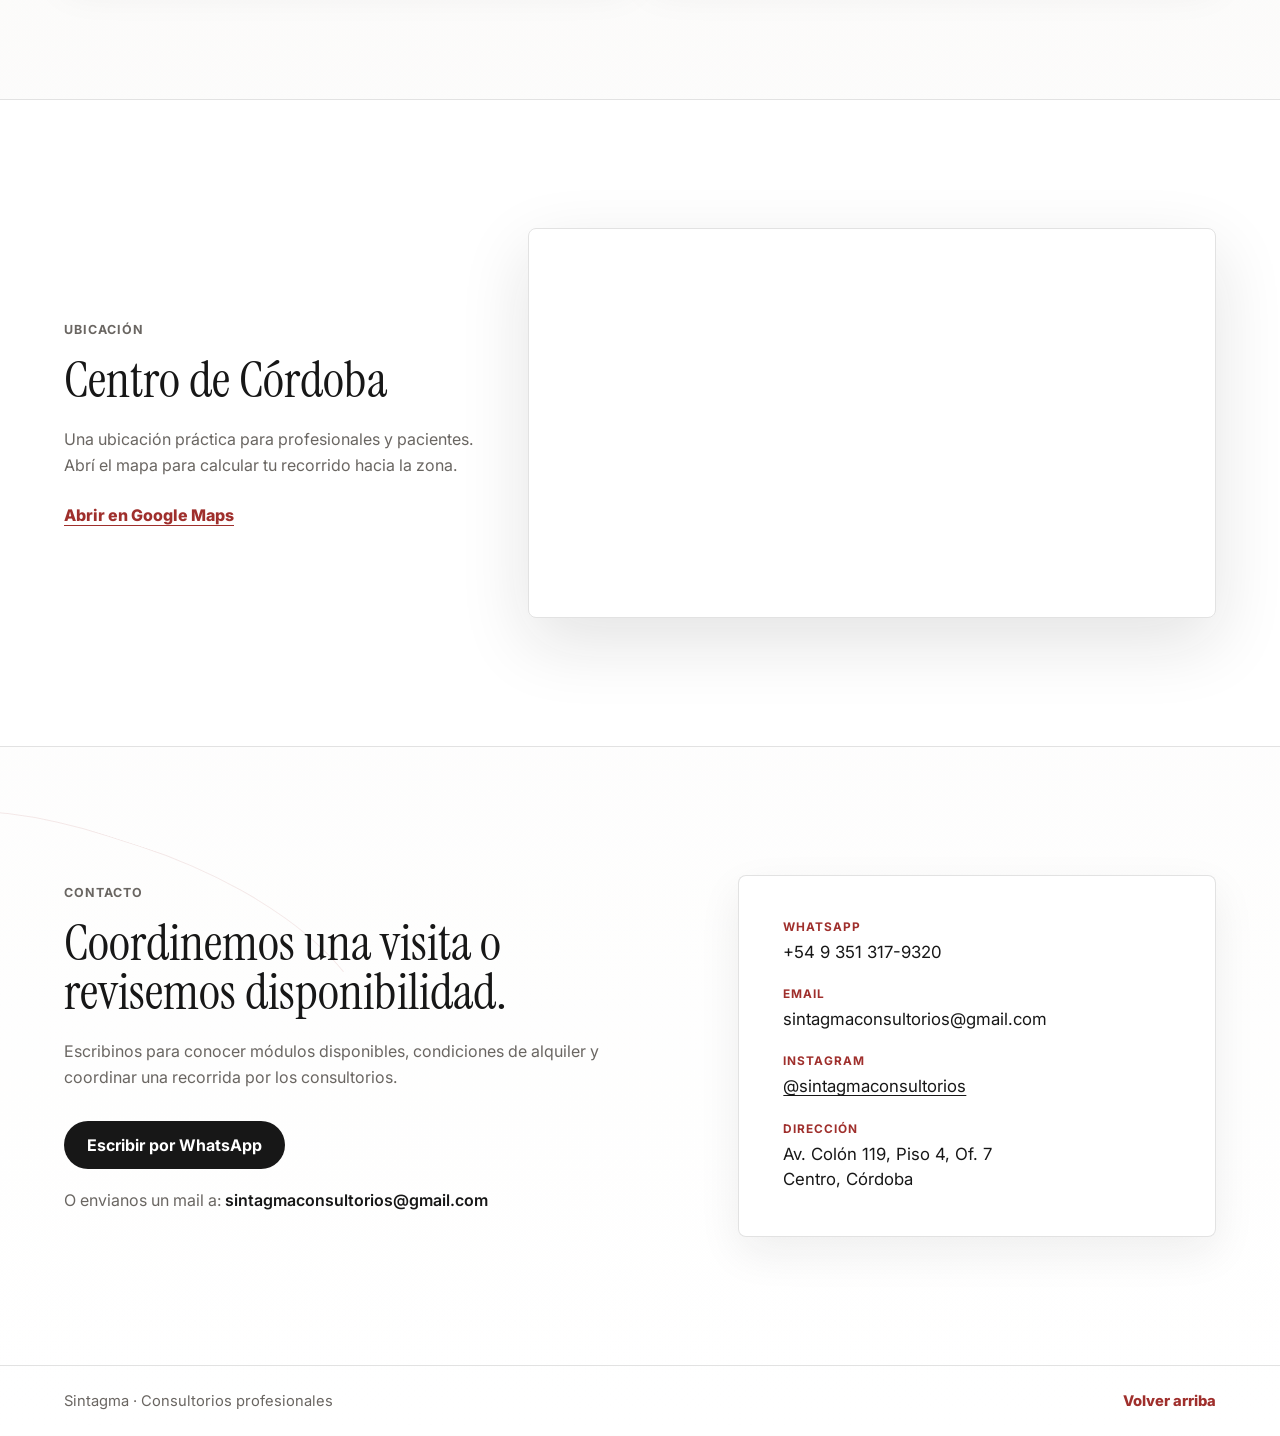
==== commit 82b2d16b: "Hero: botón de Instagram con ícono Co-Authored-By: Claude Opus 5.5 <noreply@anthropic.com>" ====
--- a/index.html
+++ b/index.html
@@ -43,6 +43,10 @@
             <a class="button primary" href="https://wa.me/5493513179320" target="_blank" rel="noreferrer">Consultar disponibilidad</a>
             <a class="button secondary" href="#espacios">Ver consultorios</a>
           </div>
+          <a class="button secondary hero-instagram" href="https://www.instagram.com/sintagmaconsultorios/" target="_blank" rel="noreferrer">
+            <svg aria-hidden="true" width="18" height="18" viewBox="0 0 24 24" fill="none" stroke="currentColor" stroke-width="2" stroke-linecap="round" stroke-linejoin="round"><rect x="2" y="2" width="20" height="20" rx="5"/><circle cx="12" cy="12" r="4.5"/><circle cx="17.5" cy="6.5" r="0.6" fill="currentColor"/></svg>
+            @sintagmaconsultorios
+          </a>
         </div>
         <a class="scroll-cue" href="#espacios" aria-label="Bajar a espacios">Explorar</a>
       </section>
--- a/styles.css
+++ b/styles.css
@@ -229,6 +229,11 @@
   box-shadow: 0 6px 16px rgba(23, 23, 23, 0.06);
 }
 
+.hero-instagram {
+  gap: 8px;
+  margin-top: 12px;
+}
+
 .scroll-cue {
   position: absolute;
   z-index: 1;
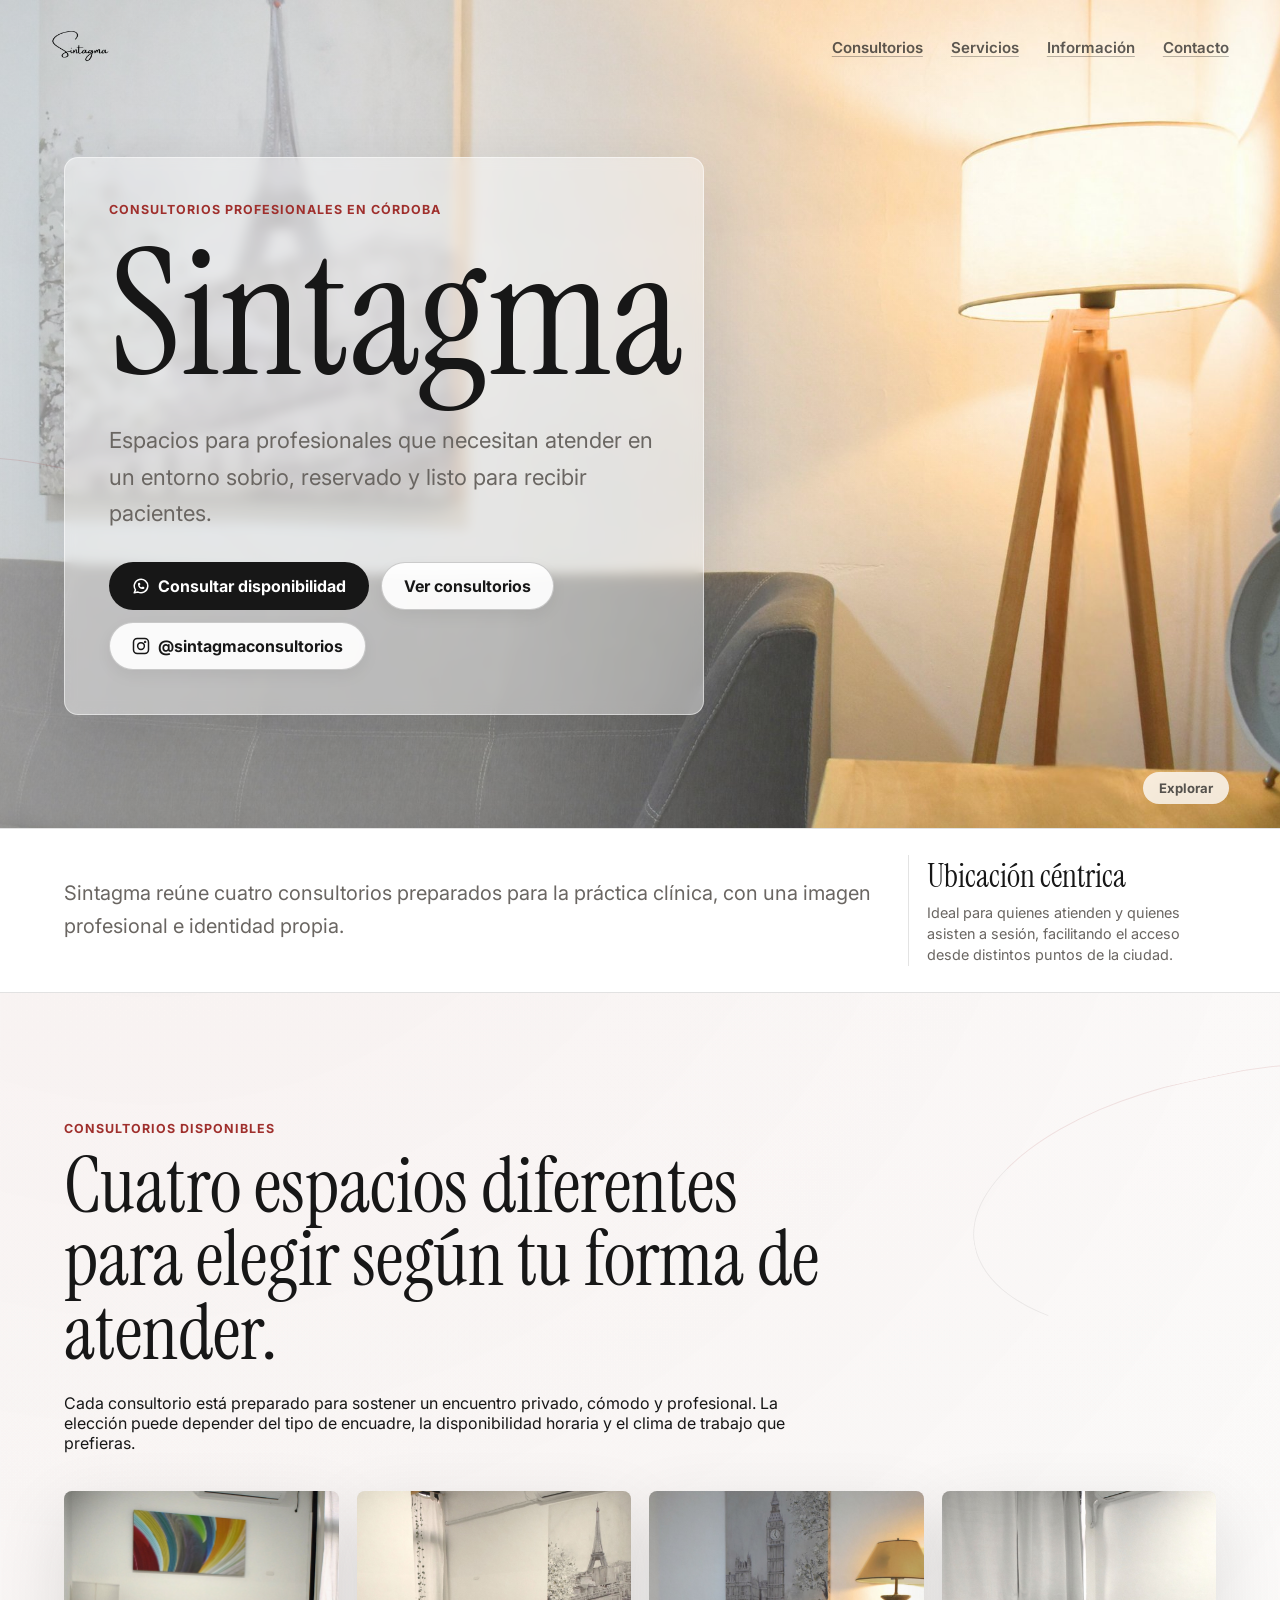
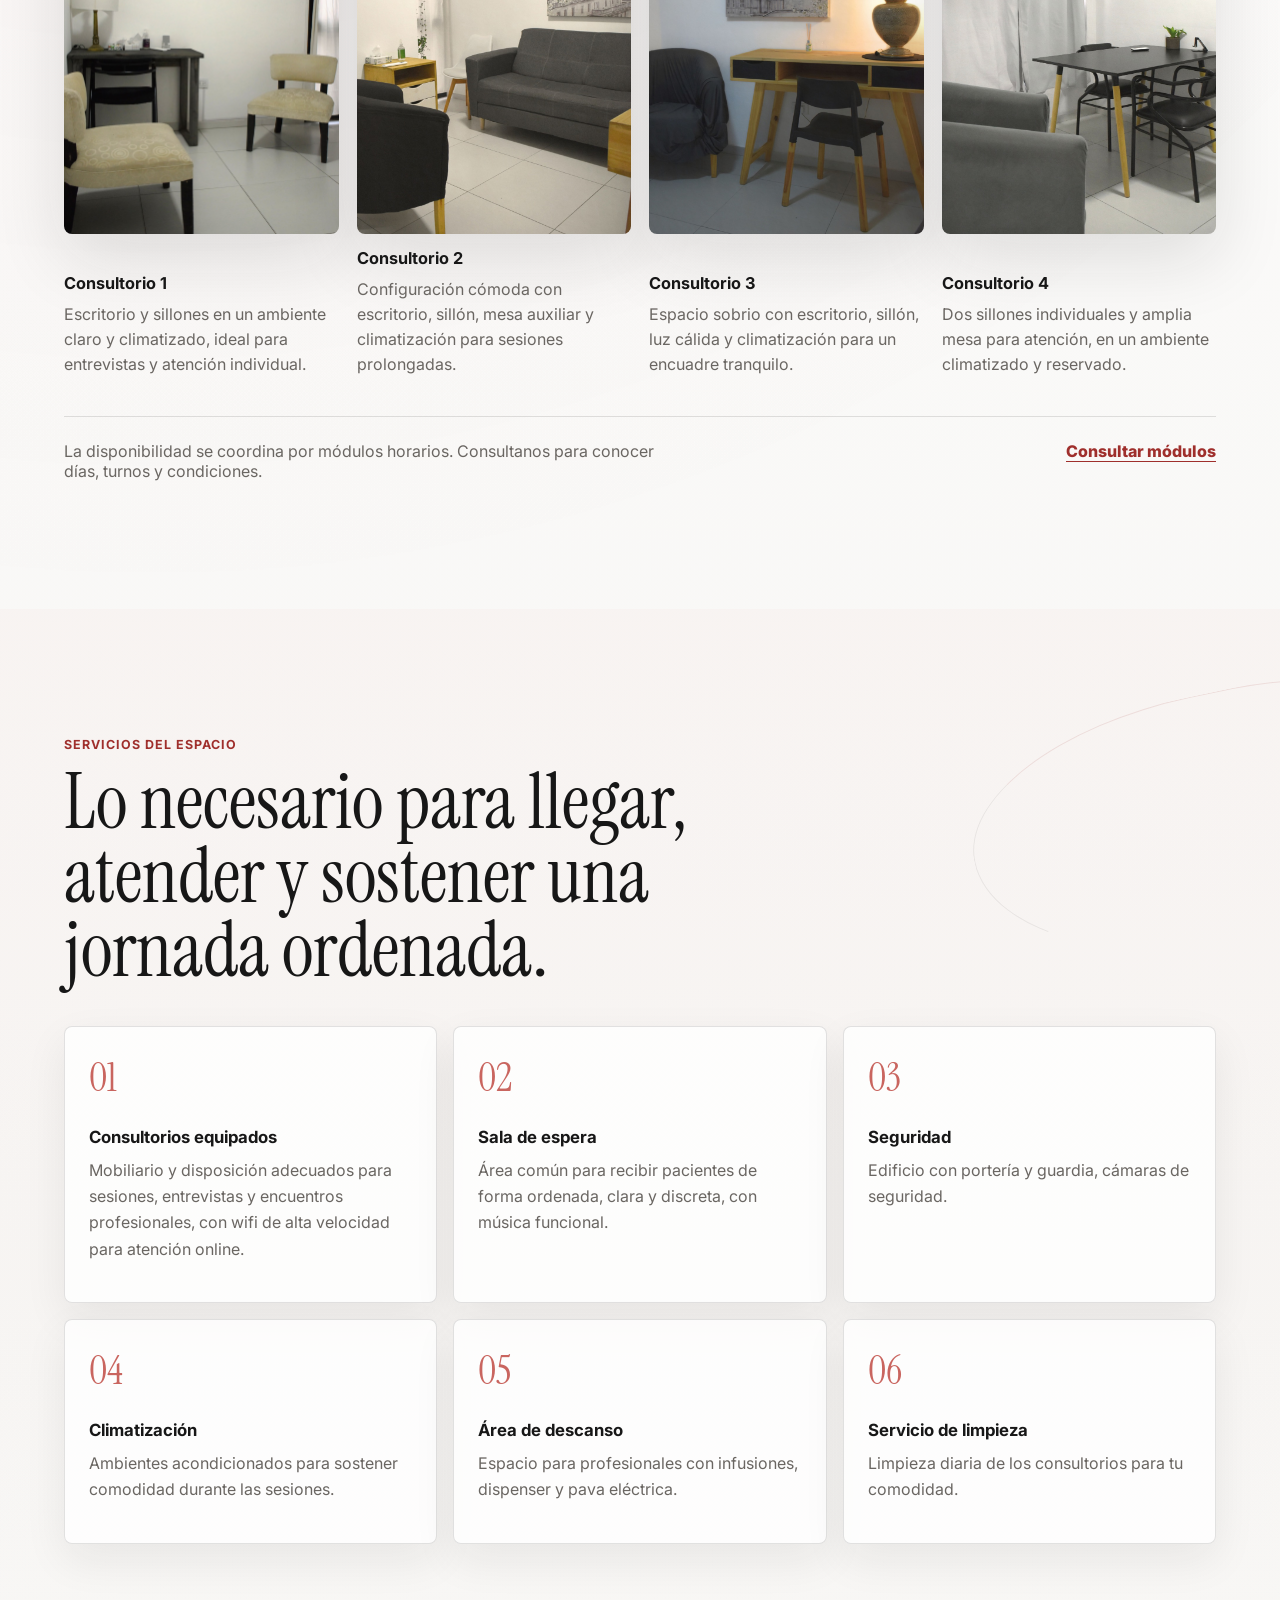
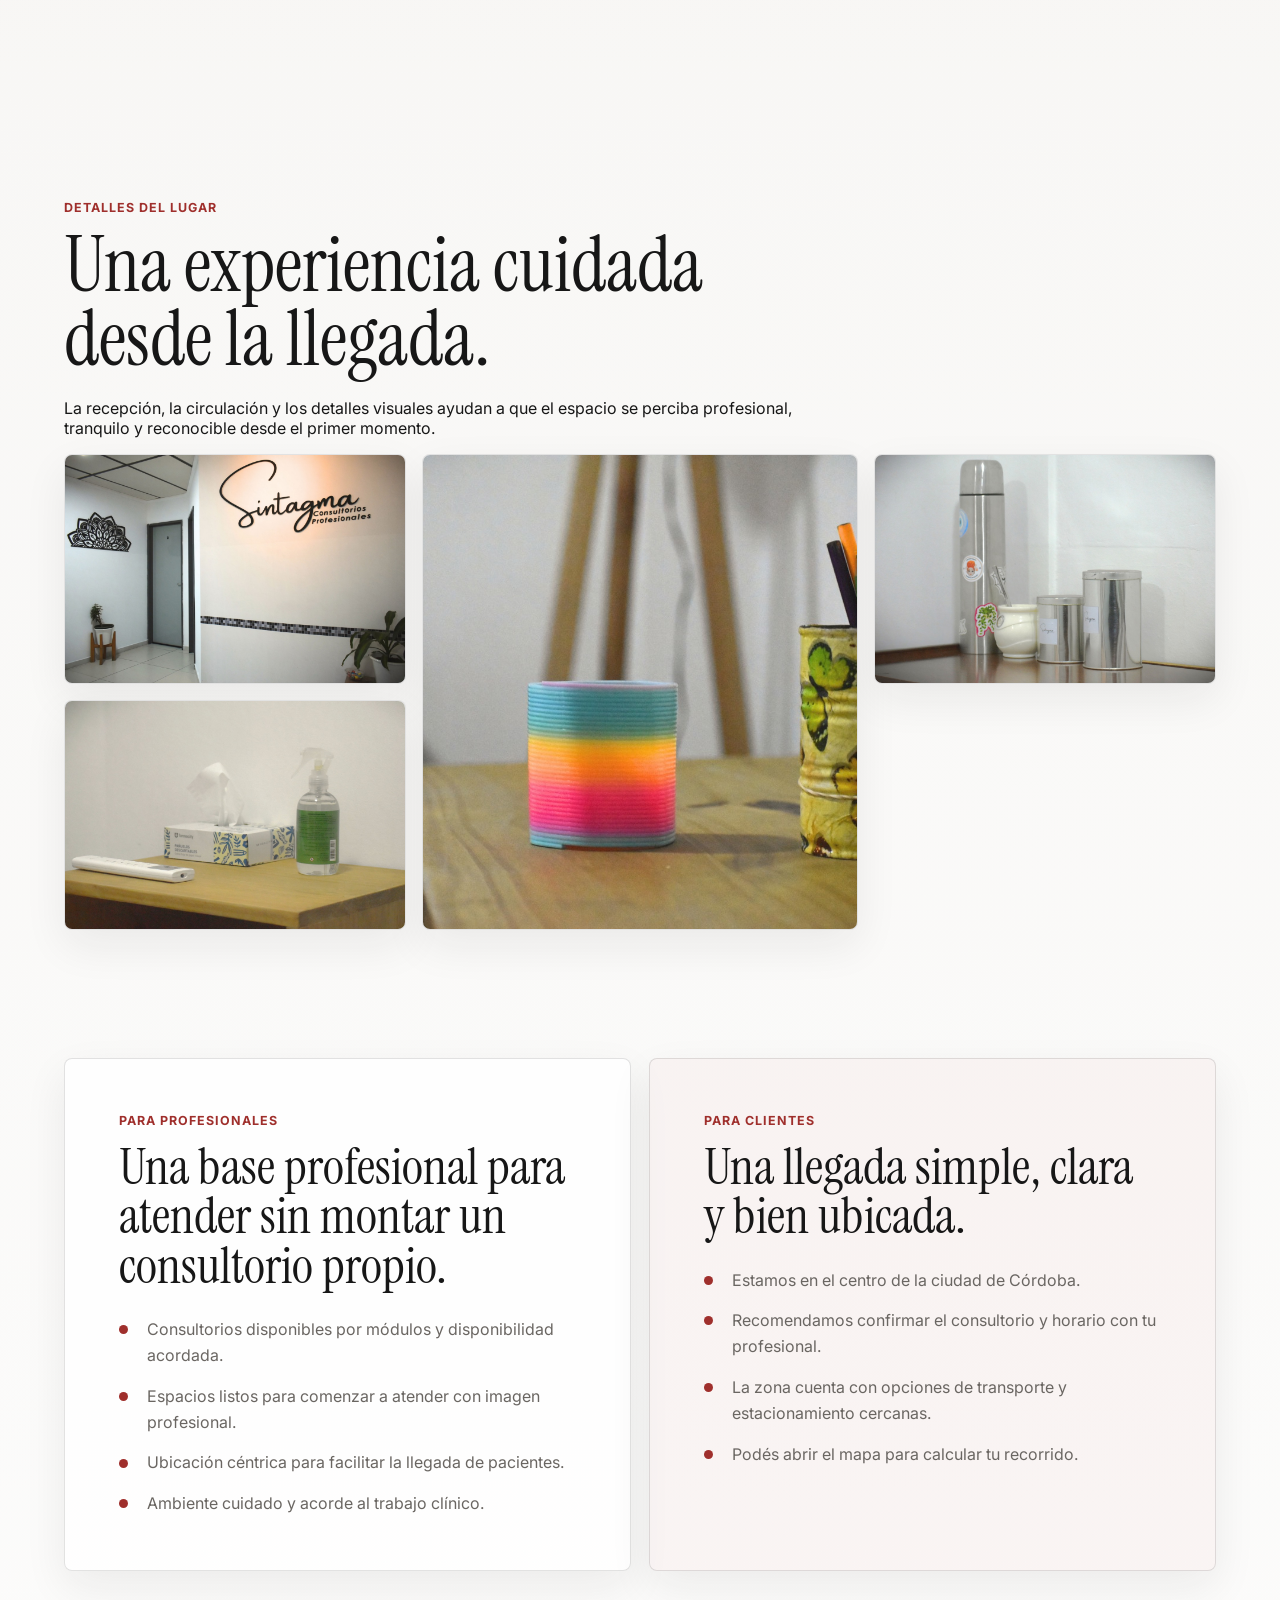
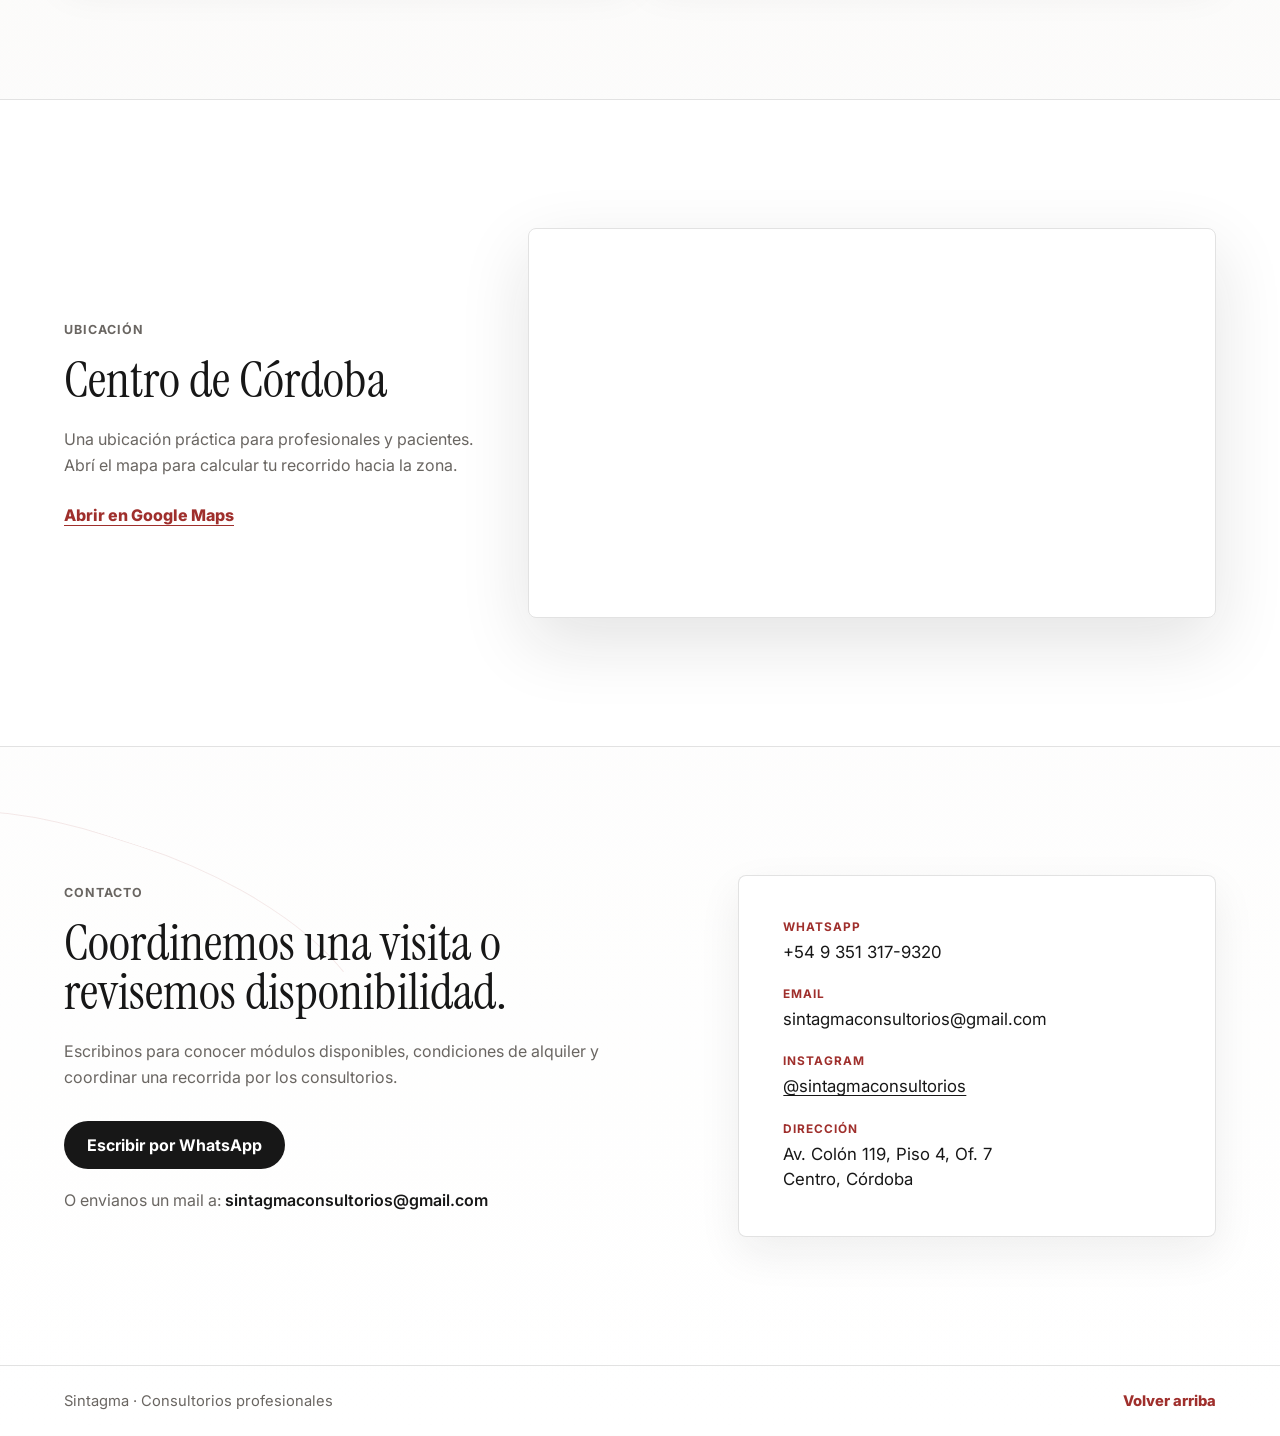
==== commit 457cd285: "Hero: ícono de WhatsApp en Consultar disponibilidad Co-Authored-By: Claude Opus 5.5 <noreply@anthrop" ====
--- a/index.html
+++ b/index.html
@@ -40,7 +40,10 @@
             Espacios para profesionales que necesitan atender en un entorno sobrio, reservado y listo para recibir pacientes.
           </p>
           <div class="hero-actions" aria-label="Acciones principales">
-            <a class="button primary" href="https://wa.me/5493513179320" target="_blank" rel="noreferrer">Consultar disponibilidad</a>
+            <a class="button primary" href="https://wa.me/5493513179320" target="_blank" rel="noreferrer">
+              <svg aria-hidden="true" width="18" height="18" viewBox="0 0 24 24" fill="none" stroke="currentColor" stroke-width="2" stroke-linecap="round" stroke-linejoin="round"><path d="M3 21l1.65-3.8a9 9 0 1 1 3.4 2.9L3 21"/><path d="M9 10a.5.5 0 0 0 1 0V9a.5.5 0 0 0-1 0v1a5 5 0 0 0 5 5h1a.5.5 0 0 0 0-1h-1a.5.5 0 0 0 0 1"/></svg>
+              Consultar disponibilidad
+            </a>
             <a class="button secondary" href="#espacios">Ver consultorios</a>
           </div>
           <a class="button secondary hero-instagram" href="https://www.instagram.com/sintagmaconsultorios/" target="_blank" rel="noreferrer">
--- a/styles.css
+++ b/styles.css
@@ -207,6 +207,7 @@
   min-height: 48px;
   align-items: center;
   justify-content: center;
+  gap: 8px;
   border-radius: 999px;
   padding: 0 22px;
   border: 1px solid transparent;
@@ -230,7 +231,6 @@
 }
 
 .hero-instagram {
-  gap: 8px;
   margin-top: 12px;
 }
 
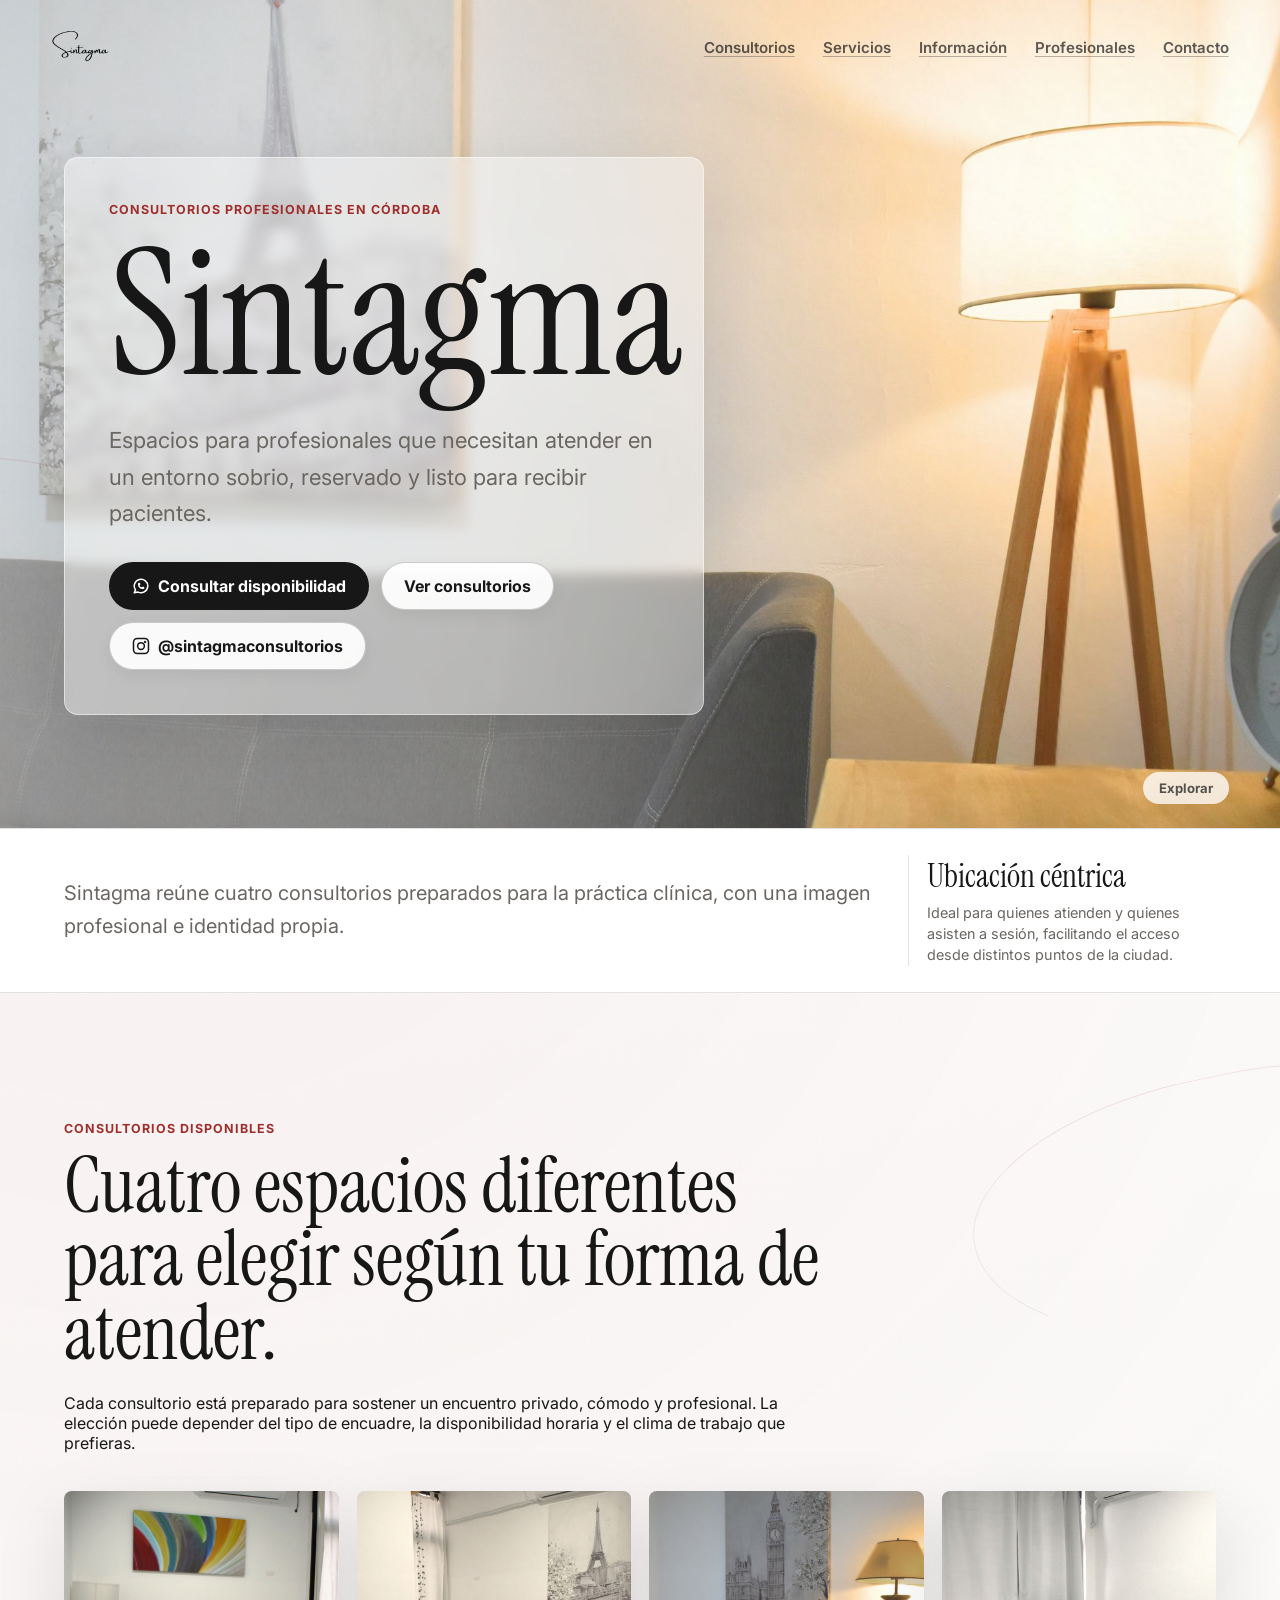
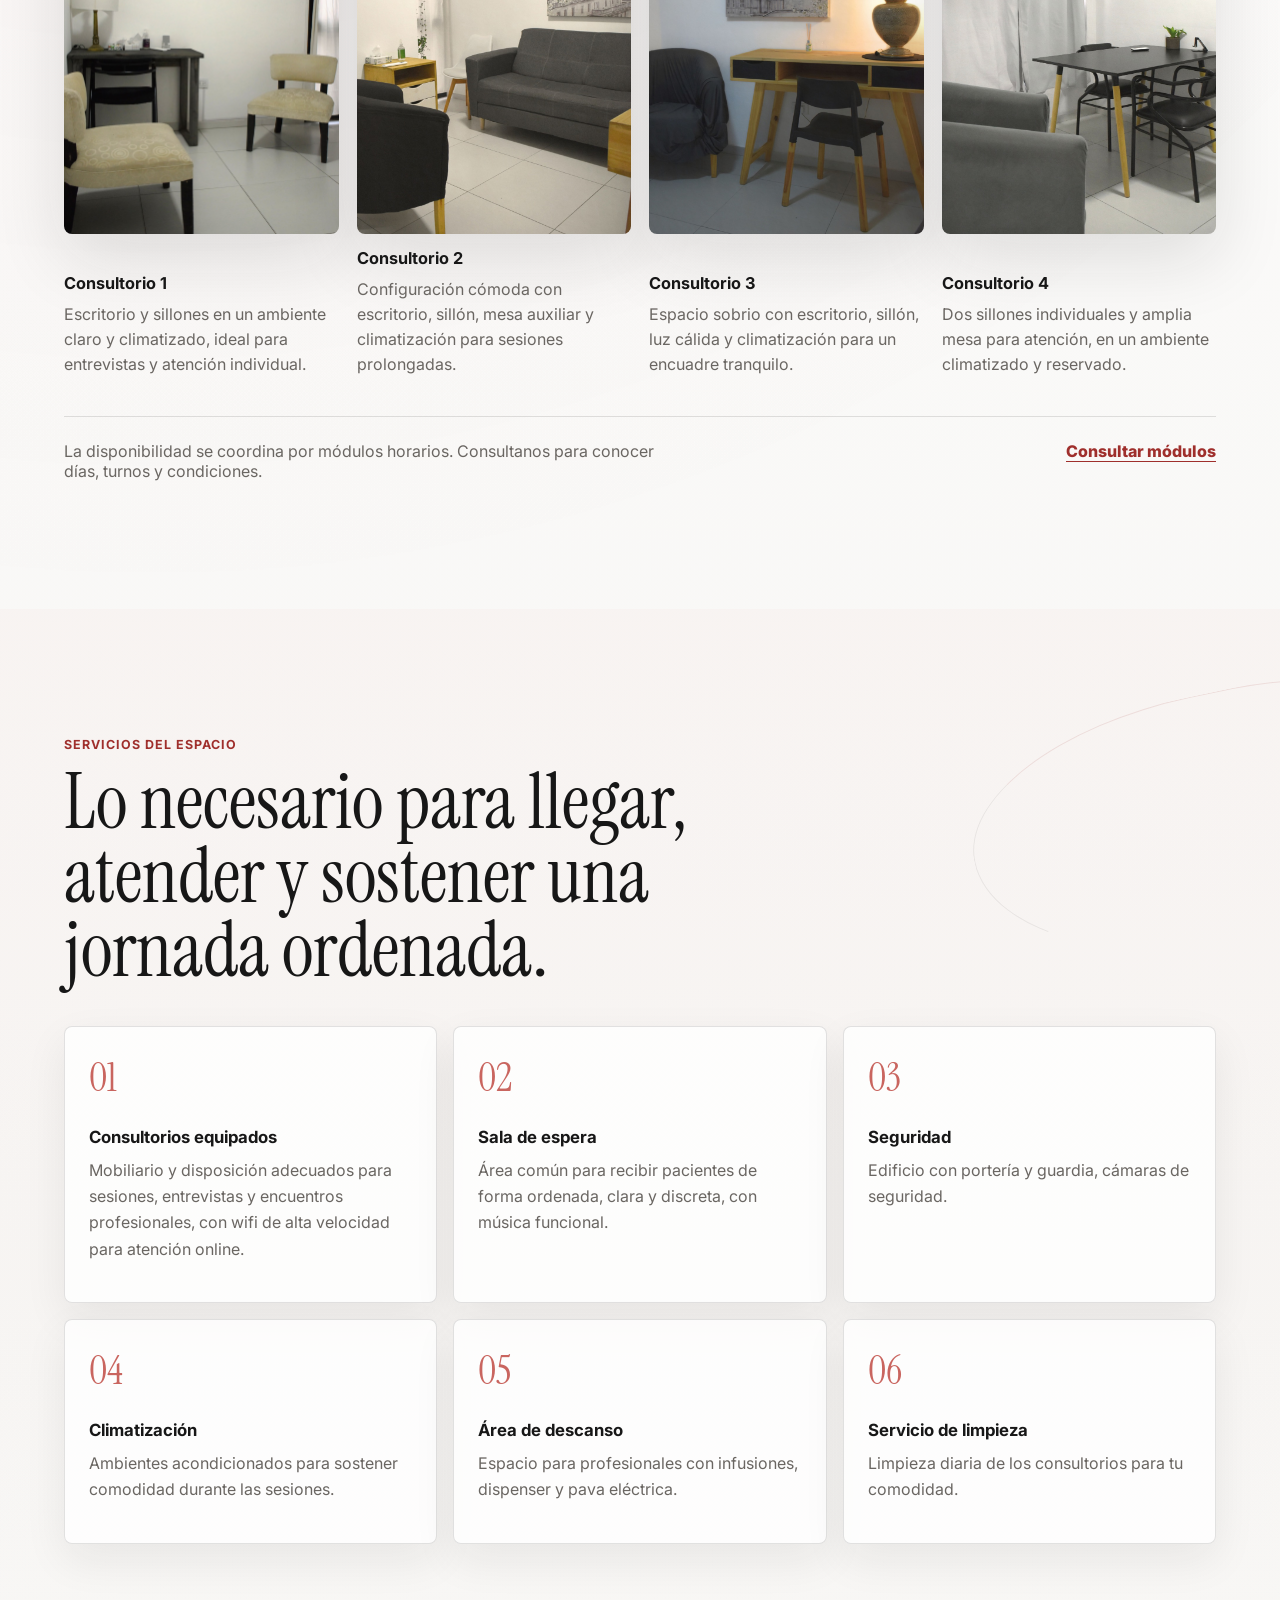
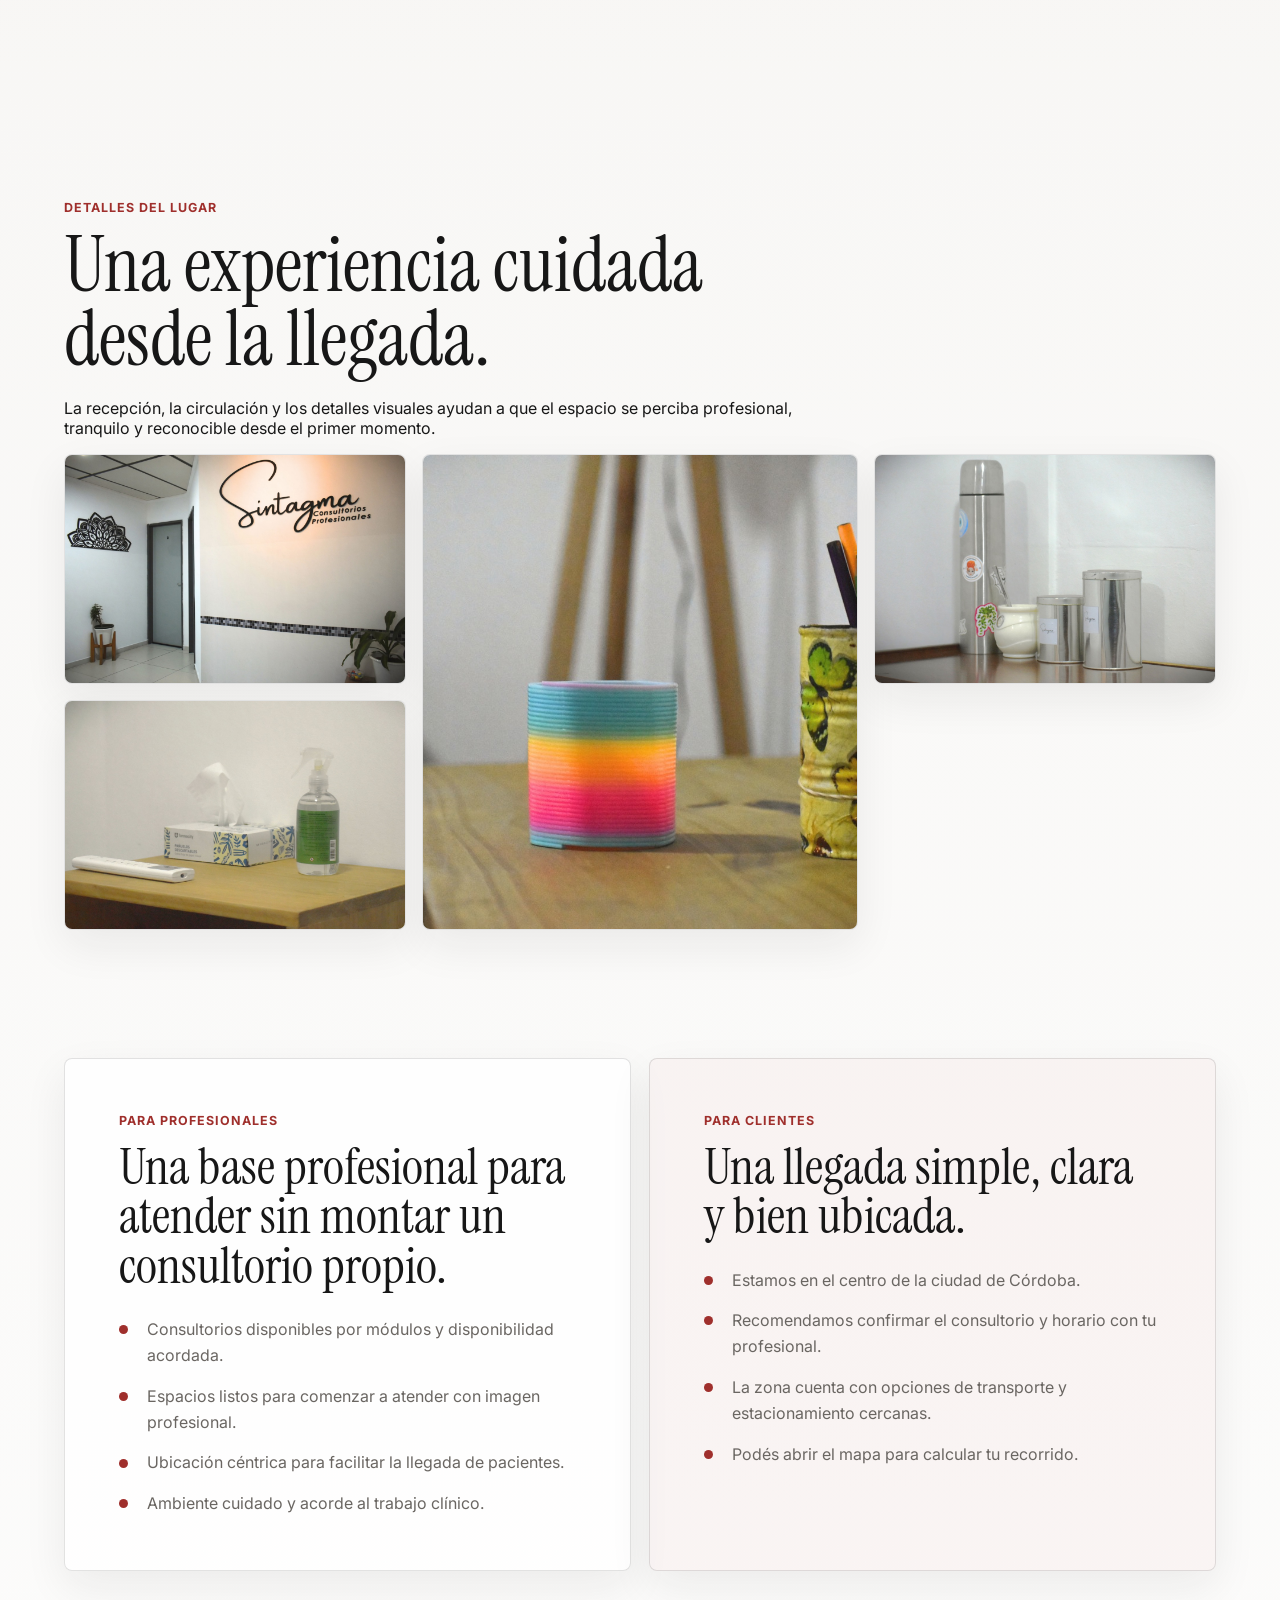
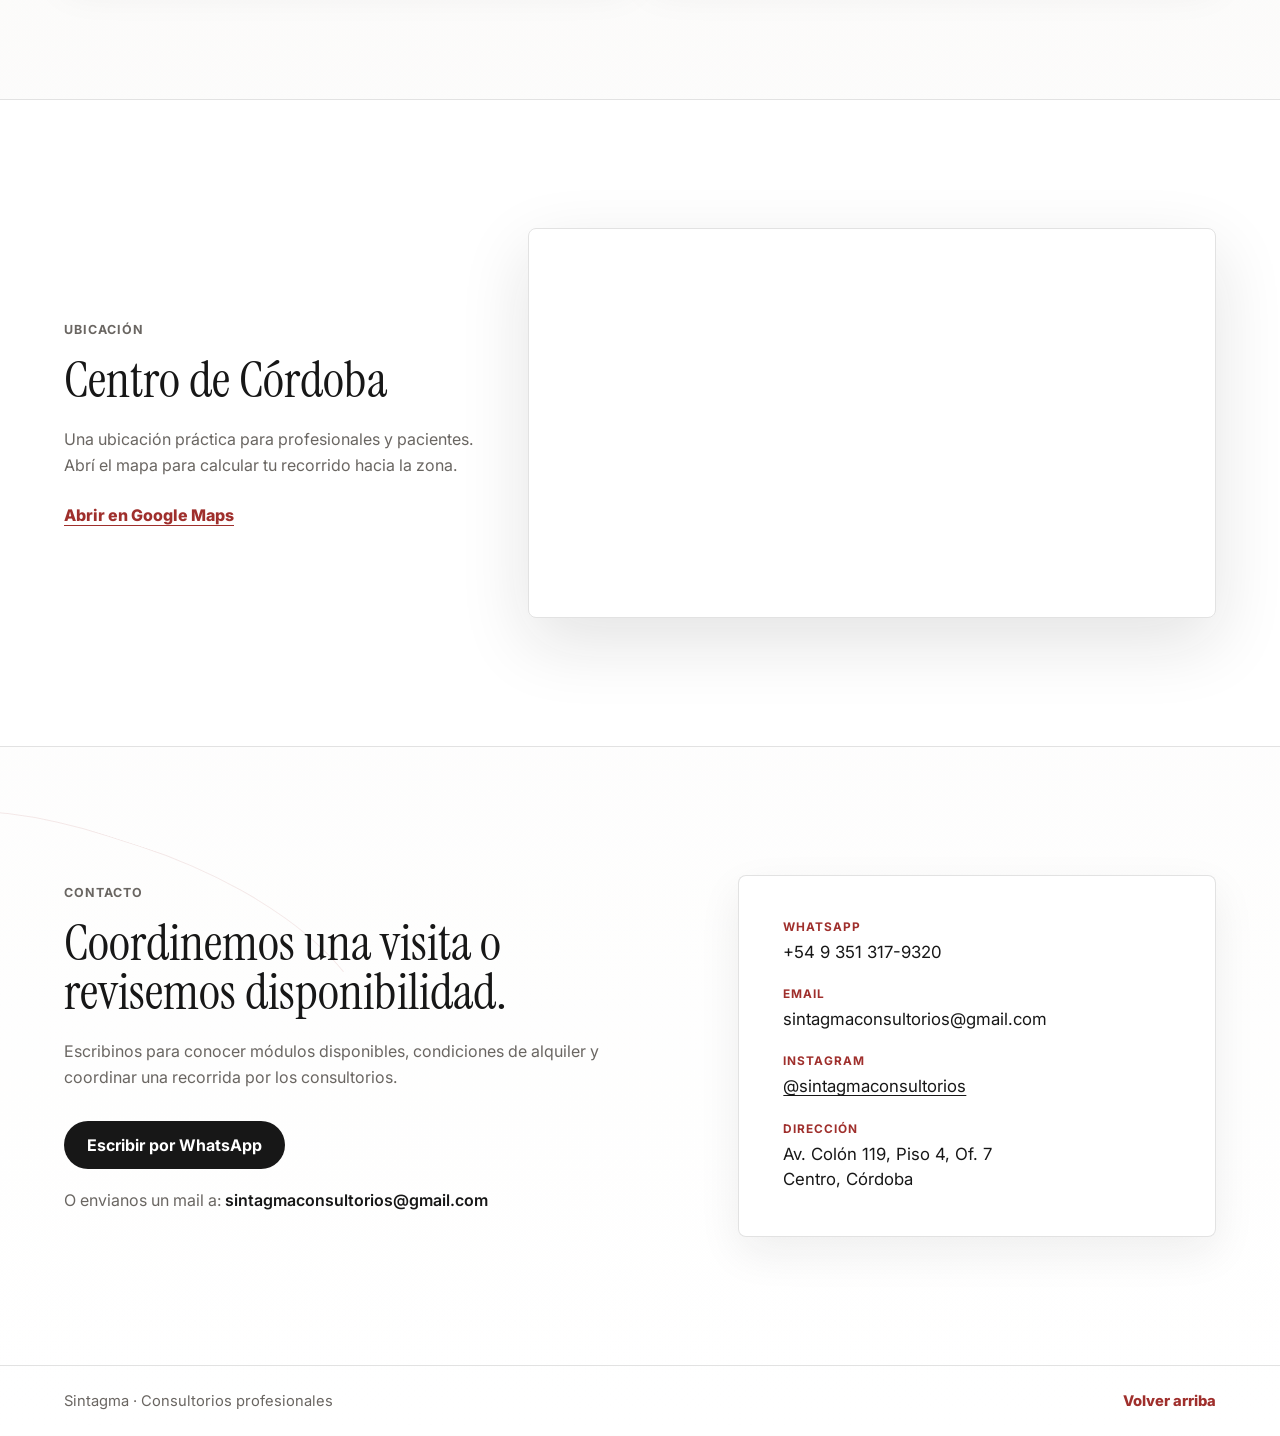
==== commit 4d8d317b: "Página Para profesionales: novedades del Colegio de Psicólogos, honorarios y accesos a la Caja - pro" ====
--- a/index.html
+++ b/index.html
@@ -8,6 +8,15 @@
       content="Sintagma, consultorios para profesionales en el centro de Córdoba. Espacios sobrios, cómodos y listos para atender."
     >
     <title>Sintagma | Consultorios profesionales en Córdoba</title>
+    <meta property="og:type" content="website">
+    <meta property="og:locale" content="es_AR">
+    <meta property="og:url" content="https://sintagmaconsultorios.com/">
+    <meta property="og:title" content="Sintagma | Consultorios profesionales en Córdoba">
+    <meta property="og:description" content="Consultorios para profesionales en el centro de Córdoba. Espacios sobrios, cómodos y listos para atender.">
+    <meta property="og:image" content="https://sintagmaconsultorios.com/assets/web/og-image-v2.jpg">
+    <meta property="og:image:width" content="1200">
+    <meta property="og:image:height" content="630">
+    <meta name="twitter:card" content="summary_large_image">
     <link rel="preconnect" href="https://fonts.googleapis.com">
     <link rel="preconnect" href="https://fonts.gstatic.com" crossorigin>
     <link
@@ -26,6 +35,7 @@
         <a href="#espacios">Consultorios</a>
         <a href="#amenities">Servicios</a>
         <a href="#informacion">Información</a>
+        <a href="profesionales.html">Profesionales</a>
         <a href="#contacto">Contacto</a>
       </nav>
     </header>
--- a/styles.css
+++ b/styles.css
@@ -794,7 +794,9 @@
   }
 
   .site-nav {
-    gap: 10px;
+    flex-wrap: wrap;
+    justify-content: flex-end;
+    gap: 6px 10px;
     font-size: 0.68rem;
   }
 
@@ -834,3 +836,117 @@
     padding-inline: 16px;
   }
 }
+
+.pro-page {
+  min-height: 80vh;
+  padding-top: clamp(124px, 14vw, 170px);
+}
+
+.pro-profession {
+  margin-bottom: 18px;
+}
+
+.pro-grid {
+  display: grid;
+  grid-template-columns: minmax(0, 1.25fr) minmax(0, 1fr);
+  gap: 16px;
+  align-items: start;
+}
+
+.pro-card {
+  padding: clamp(24px, 3vw, 32px);
+  border: 1px solid var(--line);
+  border-radius: 8px;
+  background: rgba(255, 255, 255, 0.78);
+  box-shadow: 0 16px 44px rgba(23, 23, 23, 0.07);
+}
+
+.pro-news {
+  grid-row: span 2;
+}
+
+.pro-card h3 {
+  font-size: 1.2rem;
+}
+
+.pro-card p {
+  color: var(--muted);
+  line-height: 1.65;
+}
+
+.pro-source {
+  font-size: 0.92rem;
+}
+
+.pro-list,
+.pro-links {
+  display: grid;
+  margin: 0 0 18px;
+  padding: 0;
+  list-style: none;
+}
+
+.pro-list li,
+.pro-links li {
+  display: grid;
+  gap: 4px;
+  padding: 14px 0;
+  border-bottom: 1px solid var(--line);
+}
+
+.pro-list li:first-child,
+.pro-links li:first-child {
+  border-top: 1px solid var(--line);
+}
+
+.pro-list time {
+  color: var(--muted);
+  font-size: 0.8rem;
+  font-weight: 600;
+}
+
+.pro-list a {
+  font-weight: 600;
+  line-height: 1.45;
+}
+
+.pro-list a:hover,
+.pro-links a:hover {
+  color: var(--red);
+}
+
+.pro-links a {
+  font-weight: 700;
+  text-decoration: underline;
+  text-underline-offset: 3px;
+  text-decoration-color: rgba(23, 23, 23, 0.3);
+}
+
+.pro-links span {
+  color: var(--muted);
+  font-size: 0.9rem;
+  line-height: 1.5;
+}
+
+.pro-list .pro-loading {
+  color: var(--muted);
+  line-height: 1.6;
+}
+
+.pro-recent {
+  margin-top: 22px;
+}
+
+.site-nav a[aria-current="page"] {
+  color: var(--red);
+}
+
+@media (max-width: 900px) {
+  .pro-grid {
+    grid-template-columns: 1fr;
+  }
+
+  .pro-news {
+    grid-row: auto;
+  }
+}
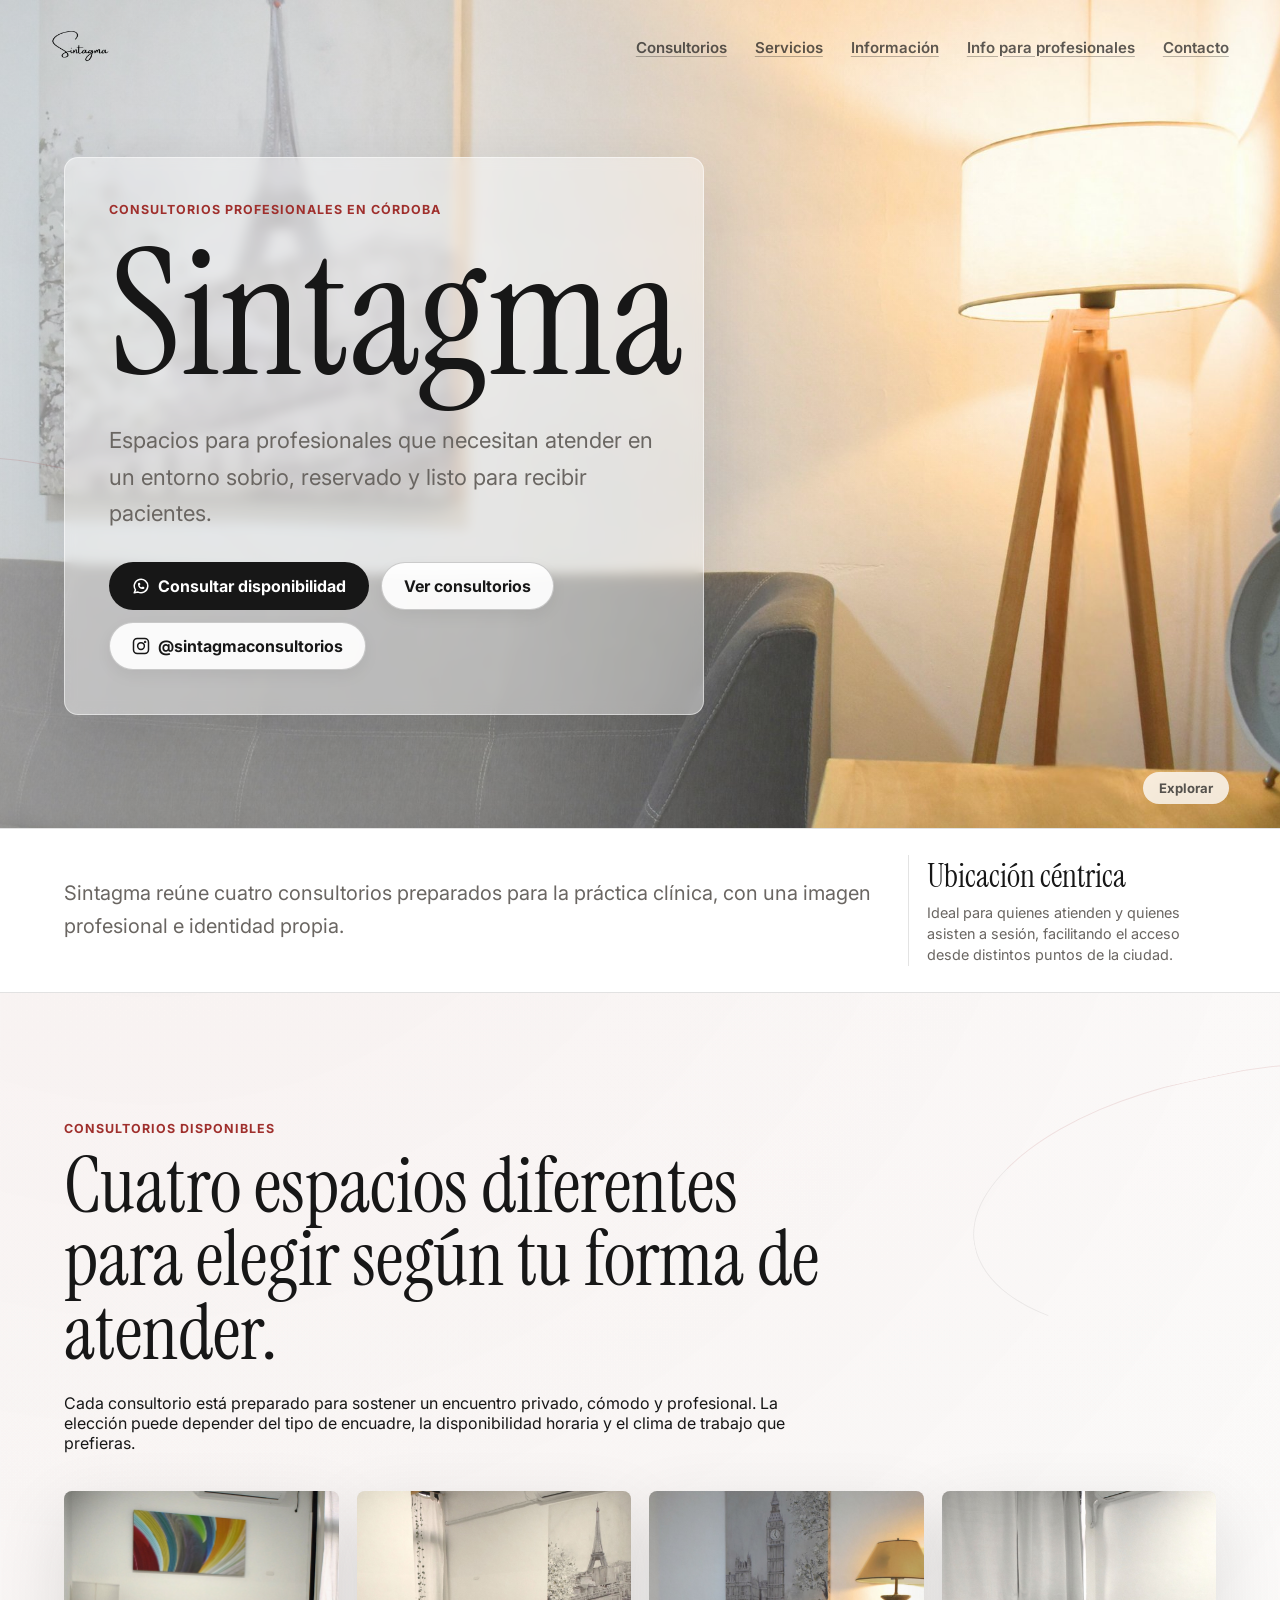
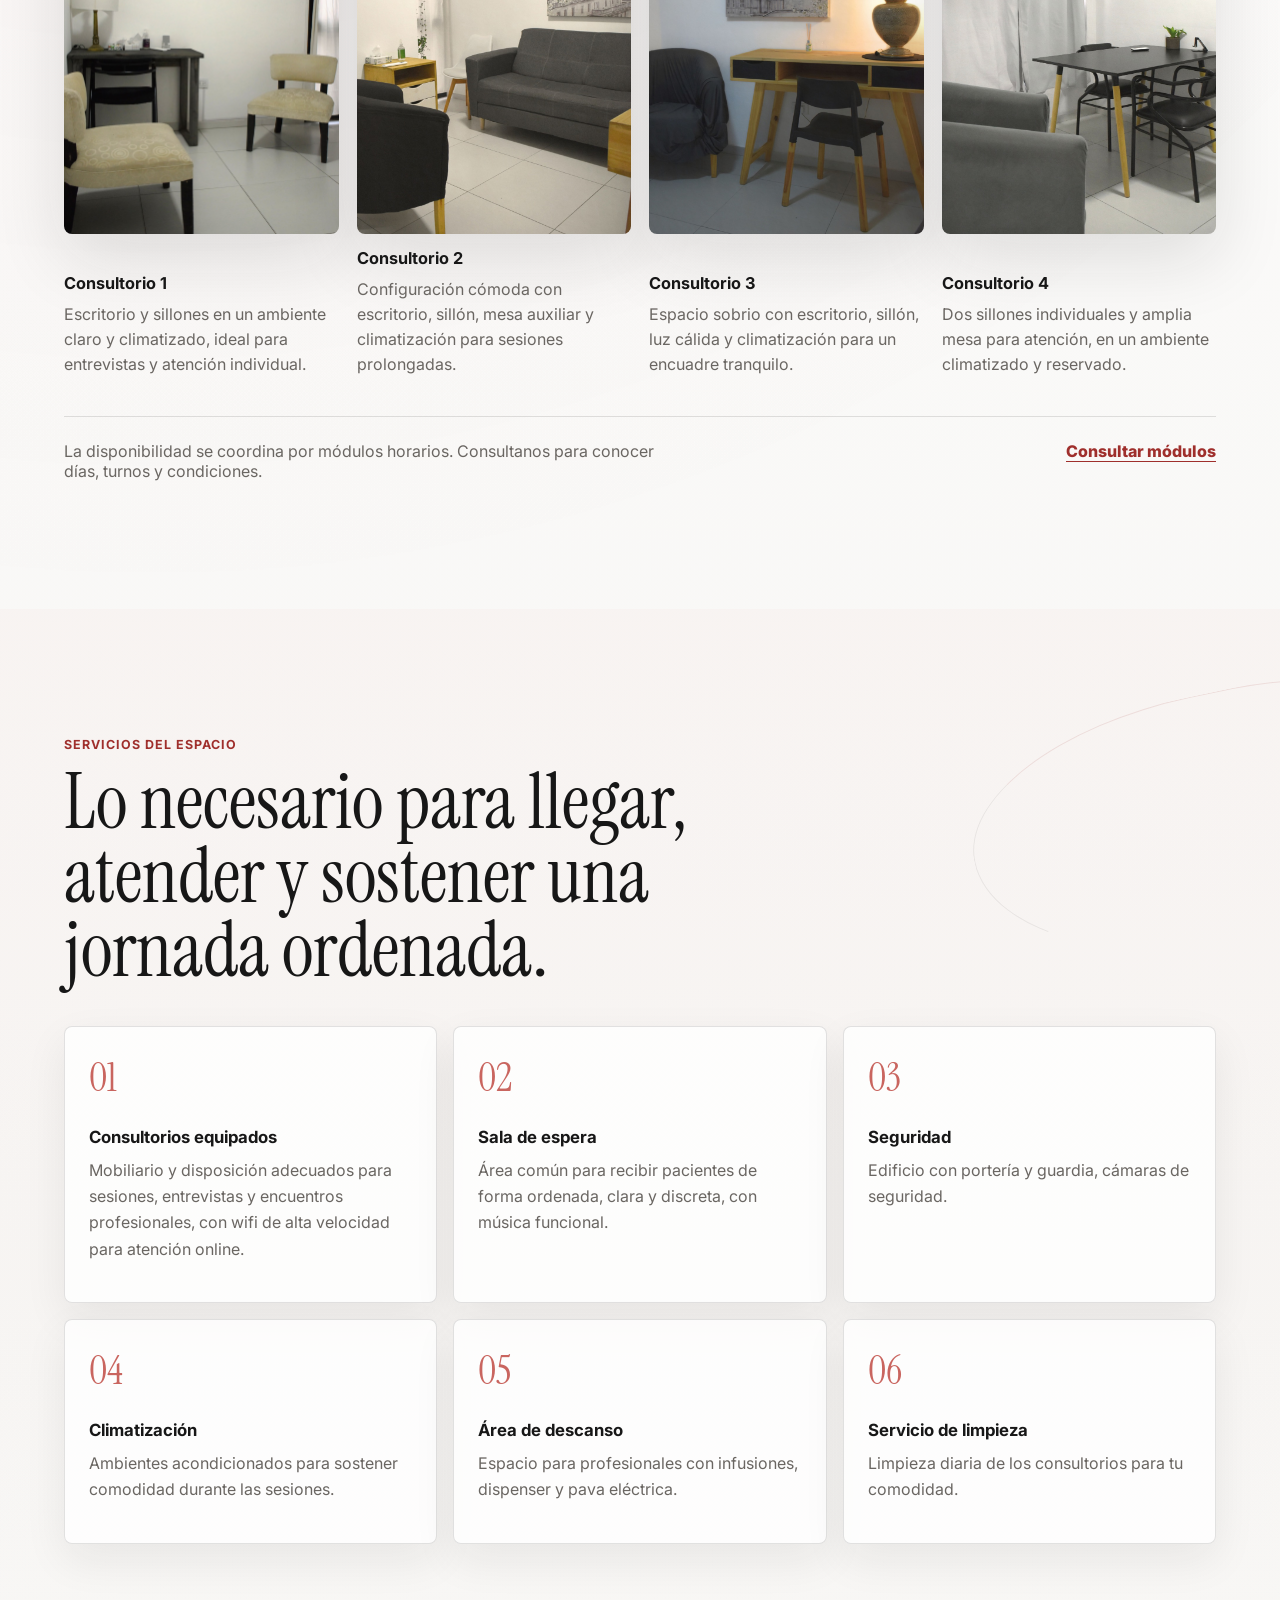
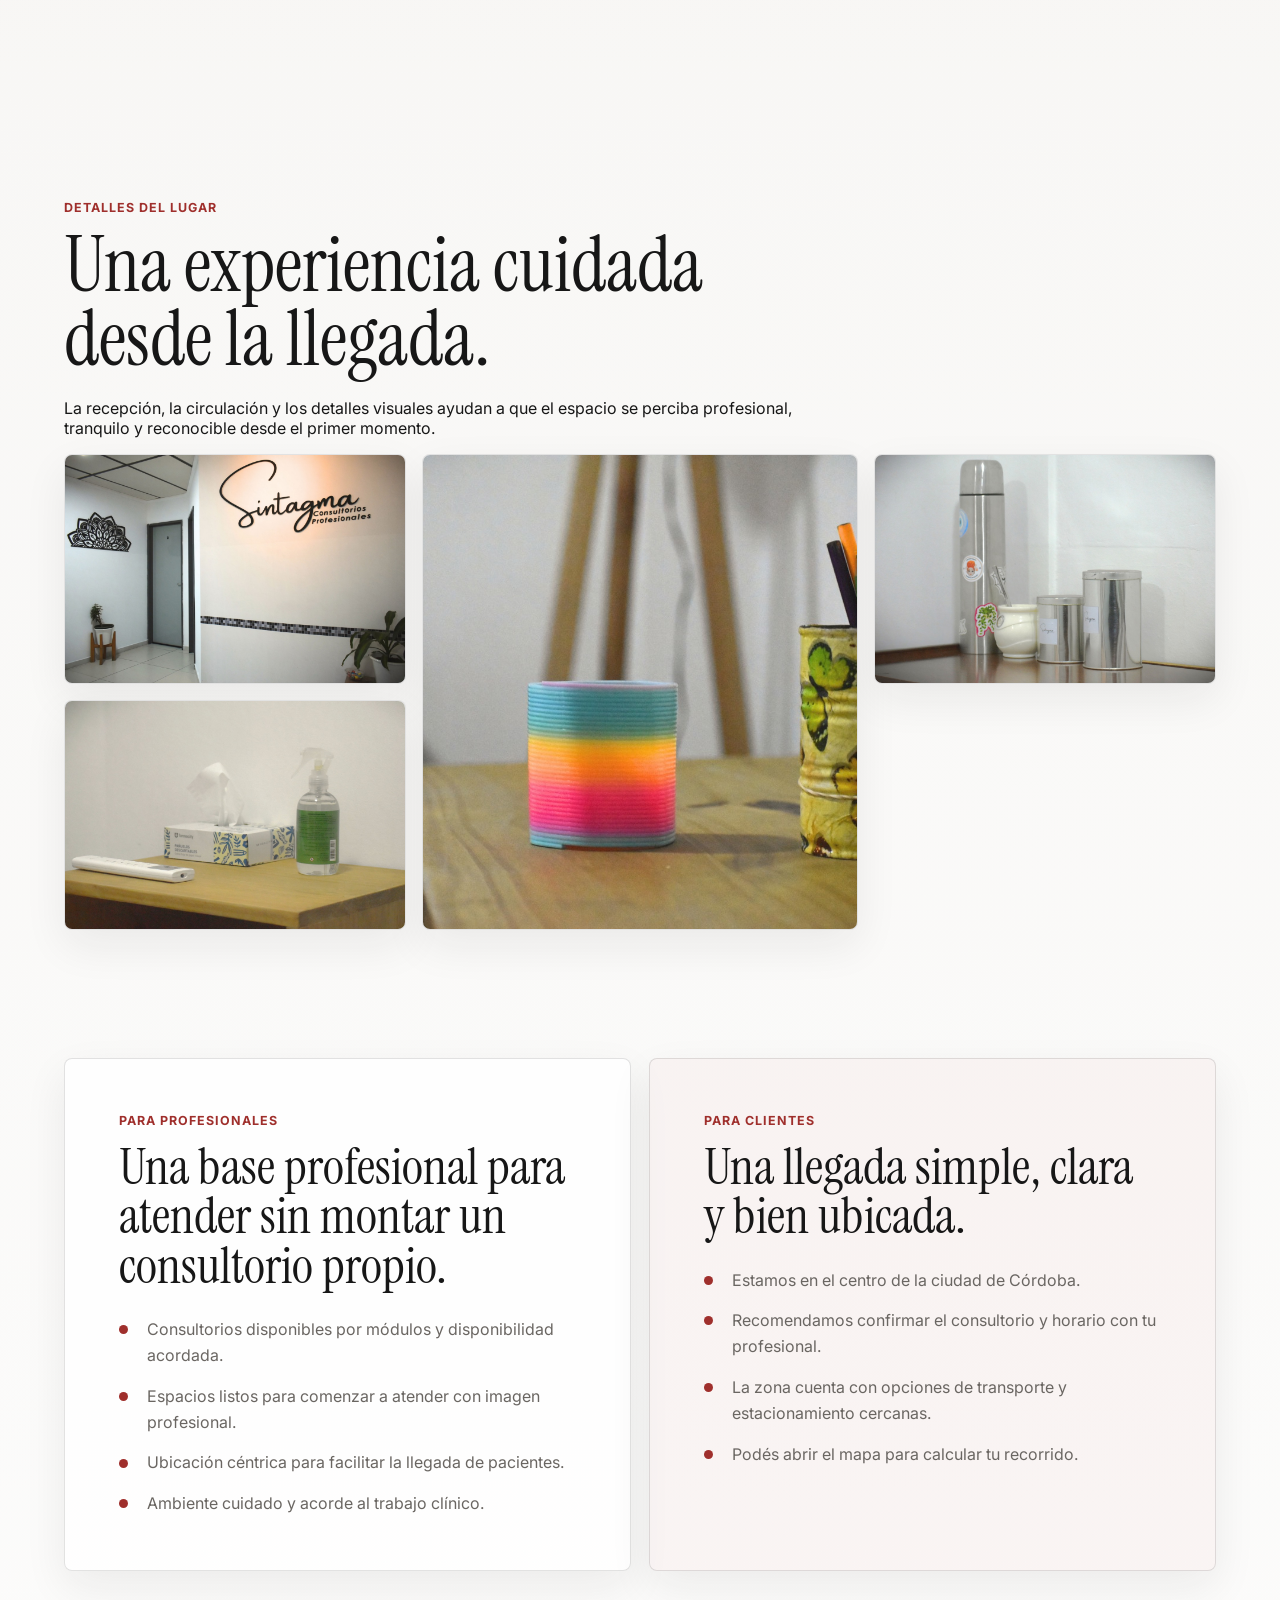
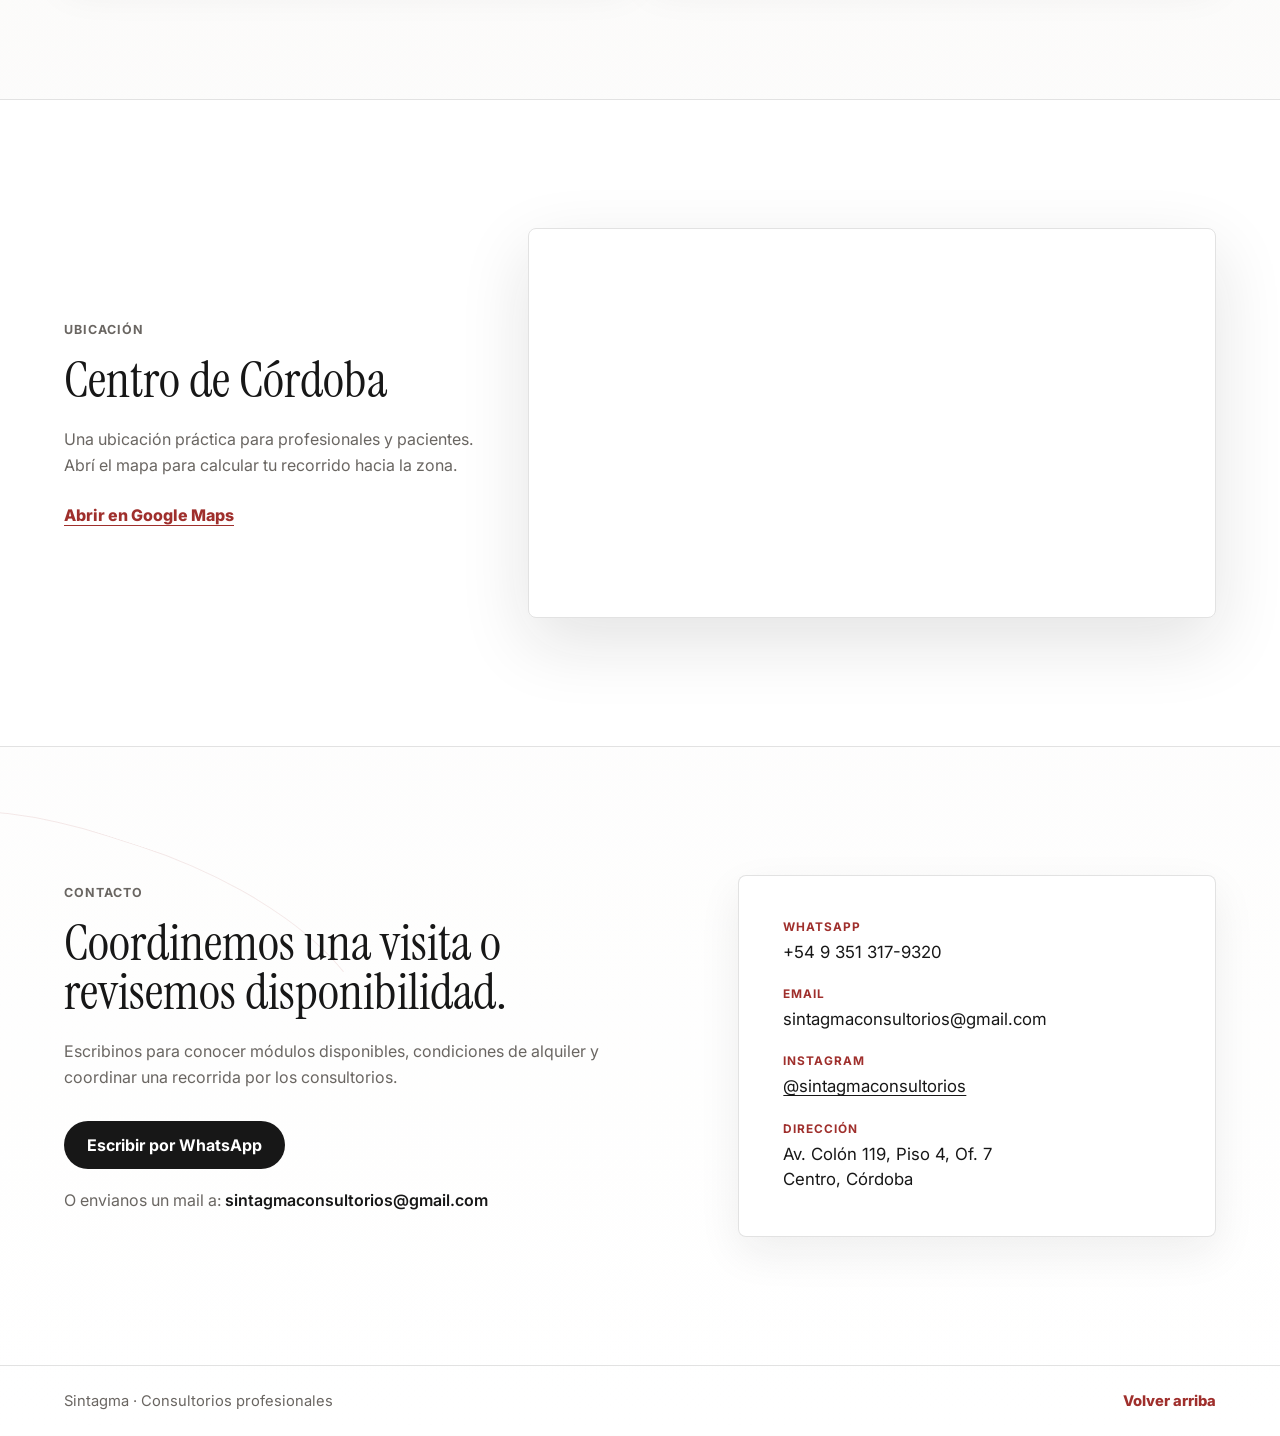
==== commit 5d1d57b1: "Menú hamburguesa en celular y link «Información para profesionales» - Hasta 760px el menú pasa a un " ====
--- a/index.html
+++ b/index.html
@@ -31,11 +31,15 @@
         <img class="brand-logo" src="assets/web/logo.png" alt="" onerror="this.style.display='none'">
       </a>
 
-      <nav class="site-nav">
+      <button class="nav-toggle" type="button" aria-expanded="false" aria-controls="site-nav" aria-label="Abrir menú" data-nav-toggle>
+        <span></span><span></span><span></span>
+      </button>
+
+      <nav class="site-nav" id="site-nav">
         <a href="#espacios">Consultorios</a>
         <a href="#amenities">Servicios</a>
         <a href="#informacion">Información</a>
-        <a href="profesionales.html">Profesionales</a>
+        <a href="profesionales.html"><span class="nav-long">Información</span><span class="nav-short">Info</span> para profesionales</a>
         <a href="#contacto">Contacto</a>
       </nav>
     </header>
@@ -296,6 +300,7 @@
       <p class="lightbox-counter" data-lightbox-counter></p>
     </div>
 
+    <script src="nav.js"></script>
     <script src="script.js"></script>
   </body>
 </html>
--- a/styles.css
+++ b/styles.css
@@ -794,9 +794,7 @@
   }
 
   .site-nav {
-    flex-wrap: wrap;
-    justify-content: flex-end;
-    gap: 6px 10px;
+    gap: 10px;
     font-size: 0.68rem;
   }
 
@@ -950,3 +948,85 @@
     grid-row: auto;
   }
 }
+
+.nav-toggle,
+.nav-long {
+  display: none;
+}
+
+@media (max-width: 760px) {
+  .nav-toggle {
+    display: grid;
+    gap: 5px;
+    width: 44px;
+    height: 44px;
+    place-content: center;
+    padding: 0;
+    border: 1px solid rgba(23, 23, 23, 0.18);
+    border-radius: 50%;
+    background: rgba(255, 255, 255, 0.92);
+    cursor: pointer;
+  }
+
+  .nav-toggle span {
+    display: block;
+    width: 18px;
+    height: 2px;
+    border-radius: 2px;
+    background: var(--ink);
+    transition: transform 180ms ease, opacity 180ms ease;
+  }
+
+  .nav-open .nav-toggle span:nth-child(1) {
+    transform: translateY(7px) rotate(45deg);
+  }
+
+  .nav-open .nav-toggle span:nth-child(2) {
+    opacity: 0;
+  }
+
+  .nav-open .nav-toggle span:nth-child(3) {
+    transform: translateY(-7px) rotate(-45deg);
+  }
+
+  .site-header.nav-open {
+    background: #ffffff;
+    box-shadow: 0 12px 30px rgba(23, 23, 23, 0.08);
+  }
+
+  .site-nav {
+    position: absolute;
+    top: 100%;
+    left: 0;
+    right: 0;
+    display: none;
+    flex-direction: column;
+    align-items: stretch;
+    gap: 0;
+    padding: 4px 16px 18px;
+    background: #ffffff;
+    border-top: 1px solid var(--line);
+    box-shadow: 0 18px 30px rgba(23, 23, 23, 0.1);
+    color: var(--ink);
+    font-size: 1.05rem;
+  }
+
+  .nav-open .site-nav {
+    display: flex;
+  }
+
+  .site-nav a {
+    padding: 14px 0;
+    border-bottom: 1px solid var(--line);
+    text-decoration: none;
+    line-height: 1.35;
+  }
+
+  .nav-long {
+    display: inline;
+  }
+
+  .nav-short {
+    display: none;
+  }
+}
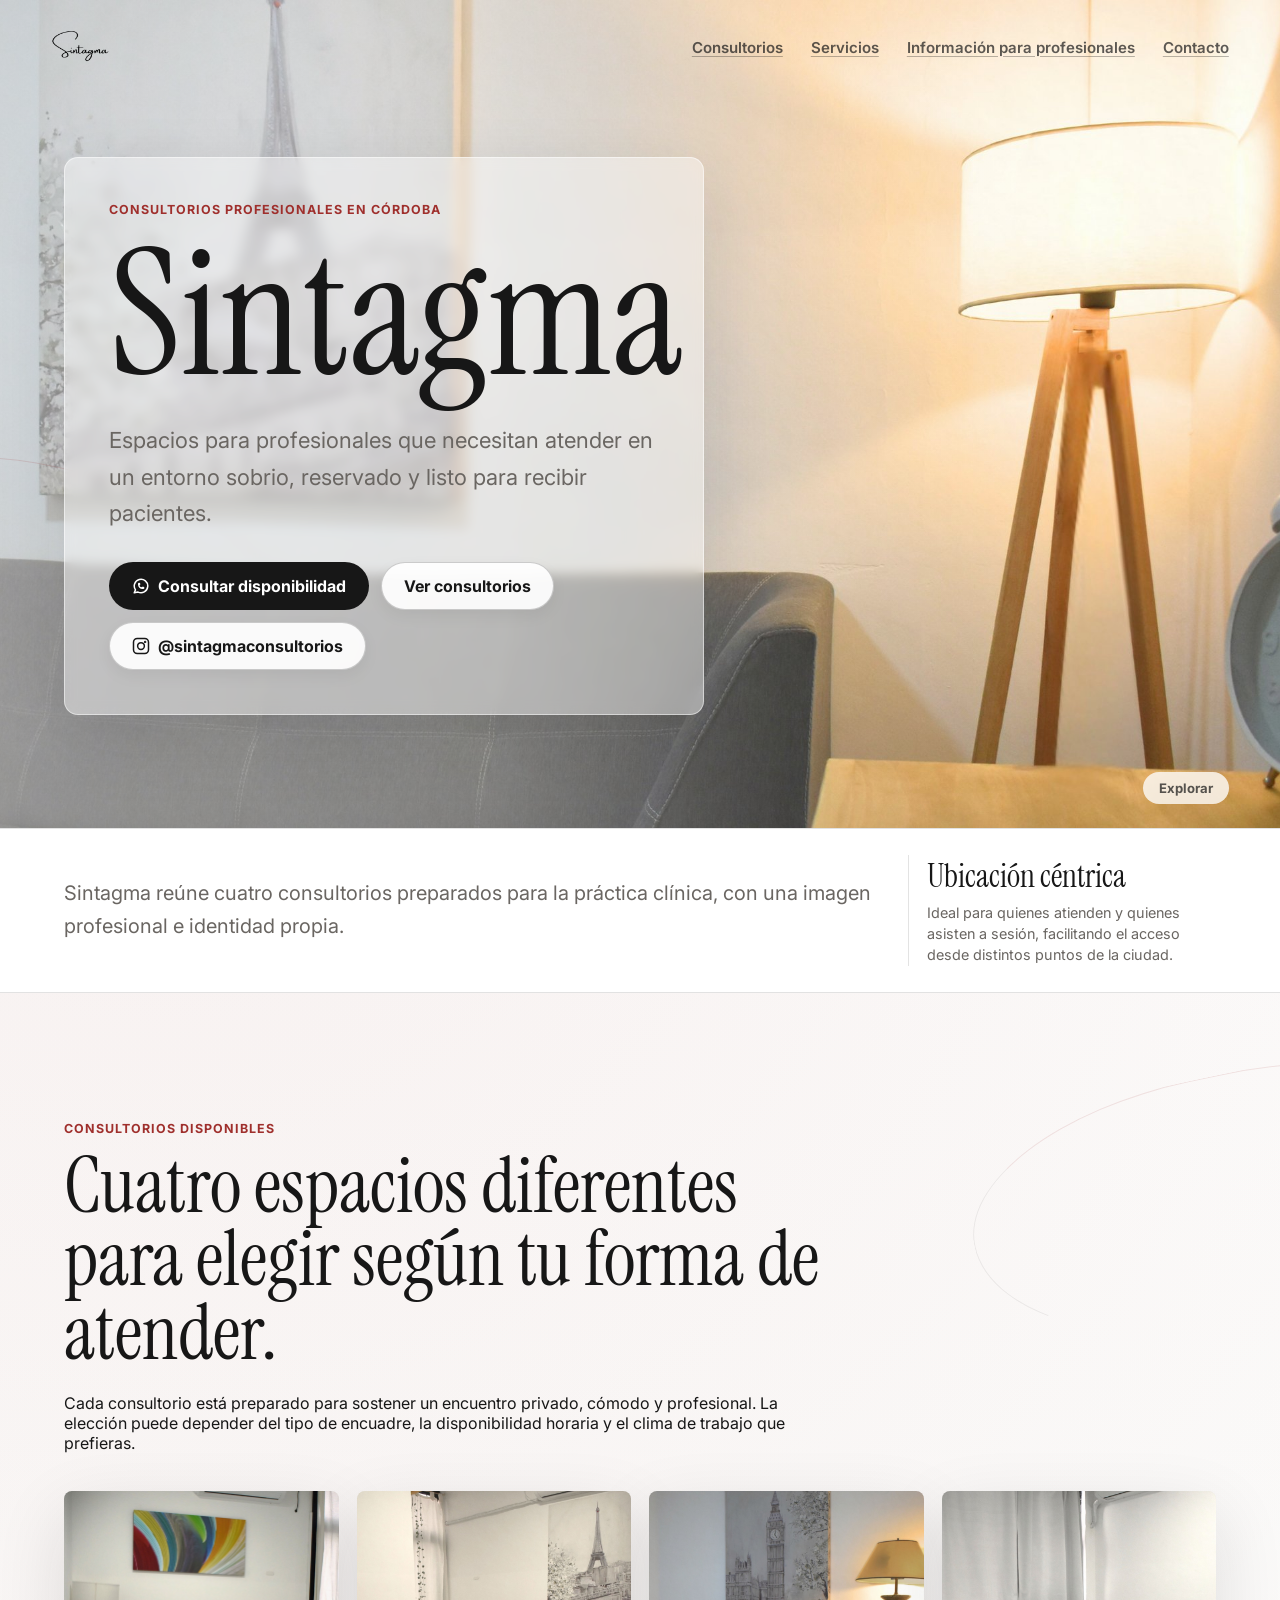
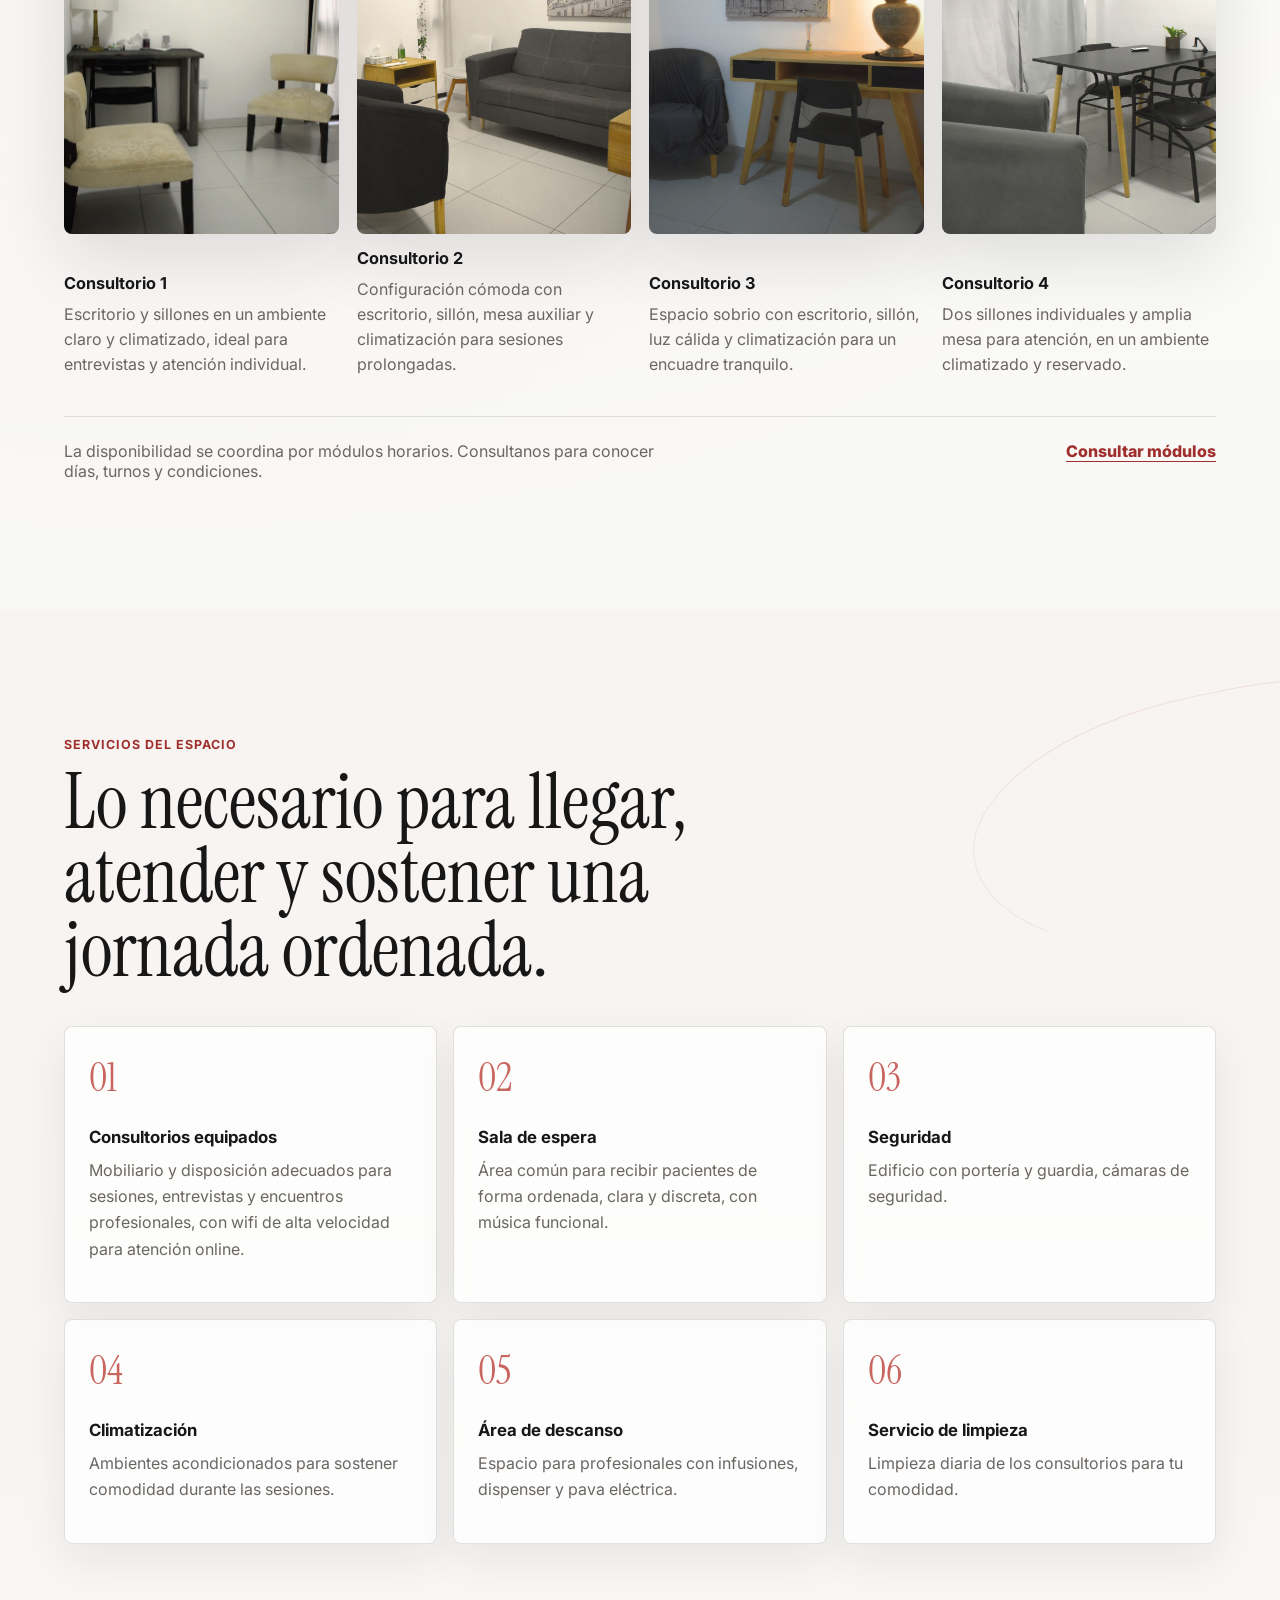
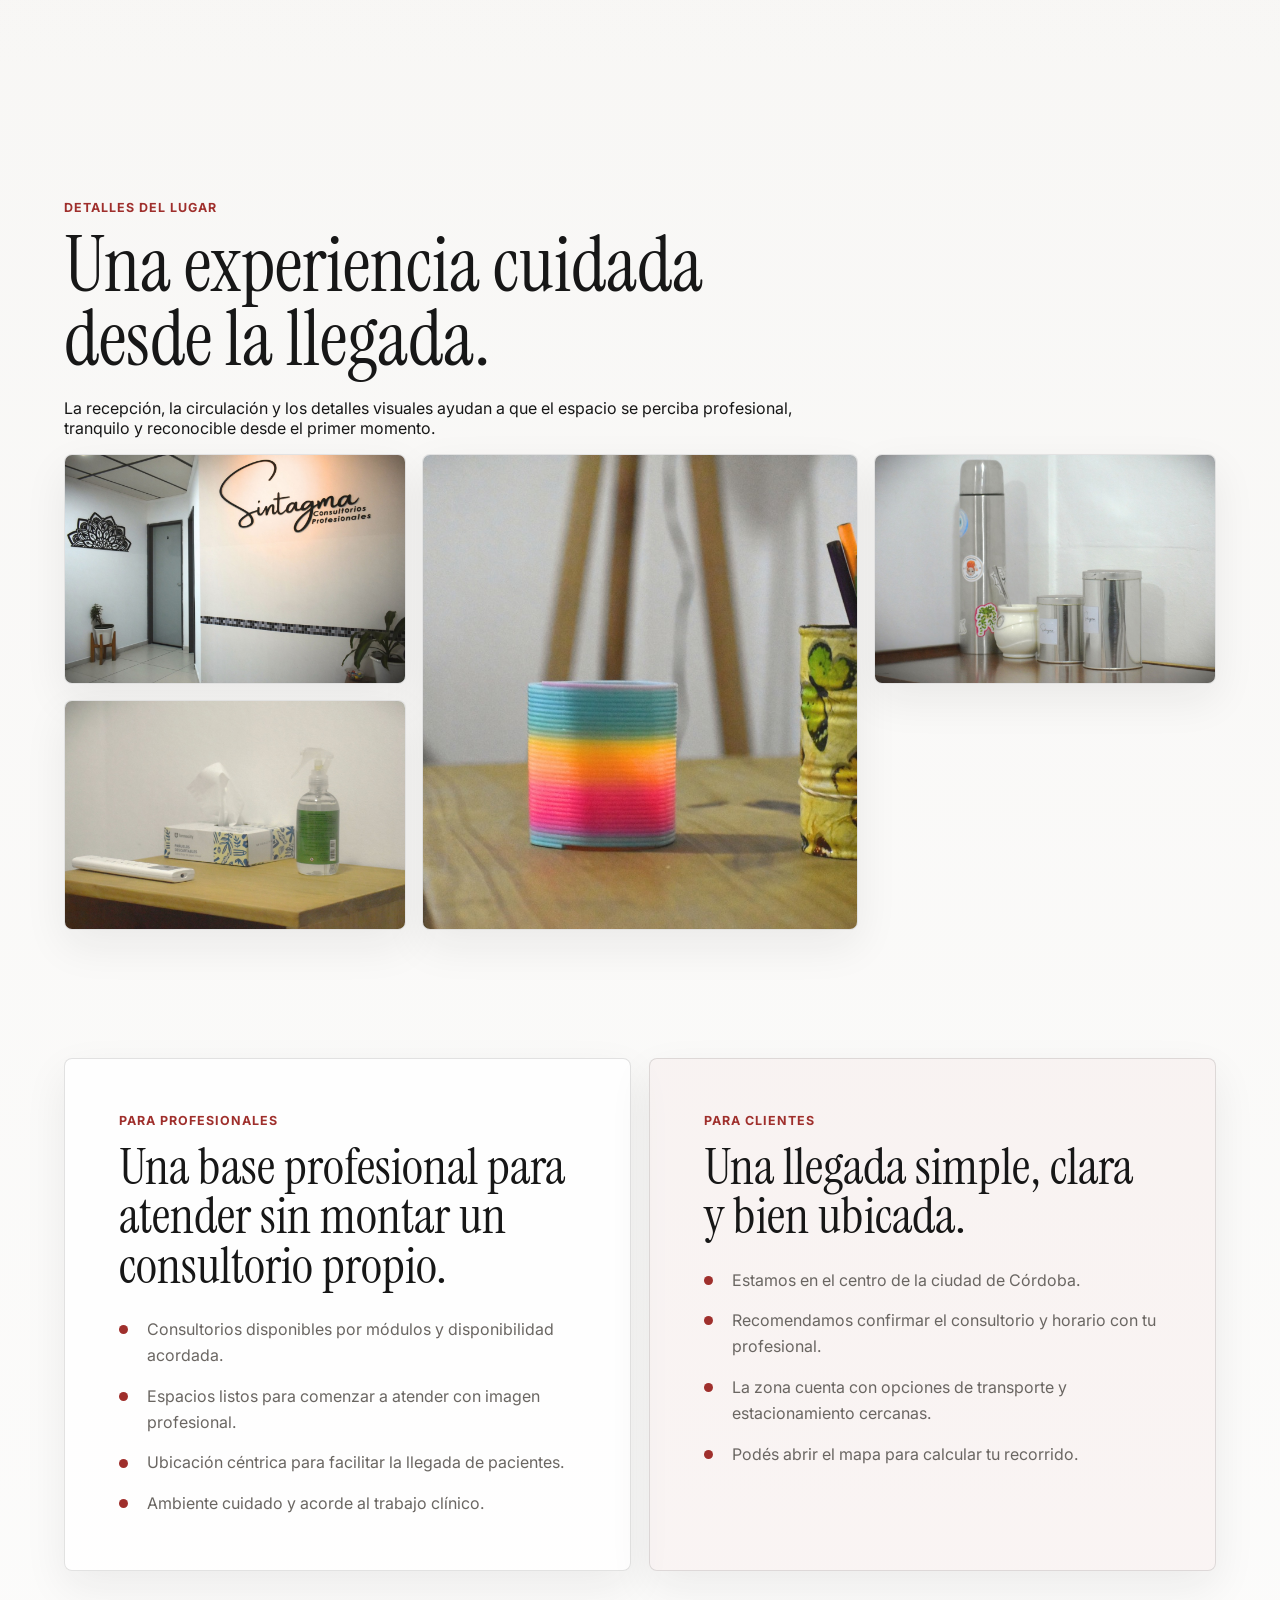
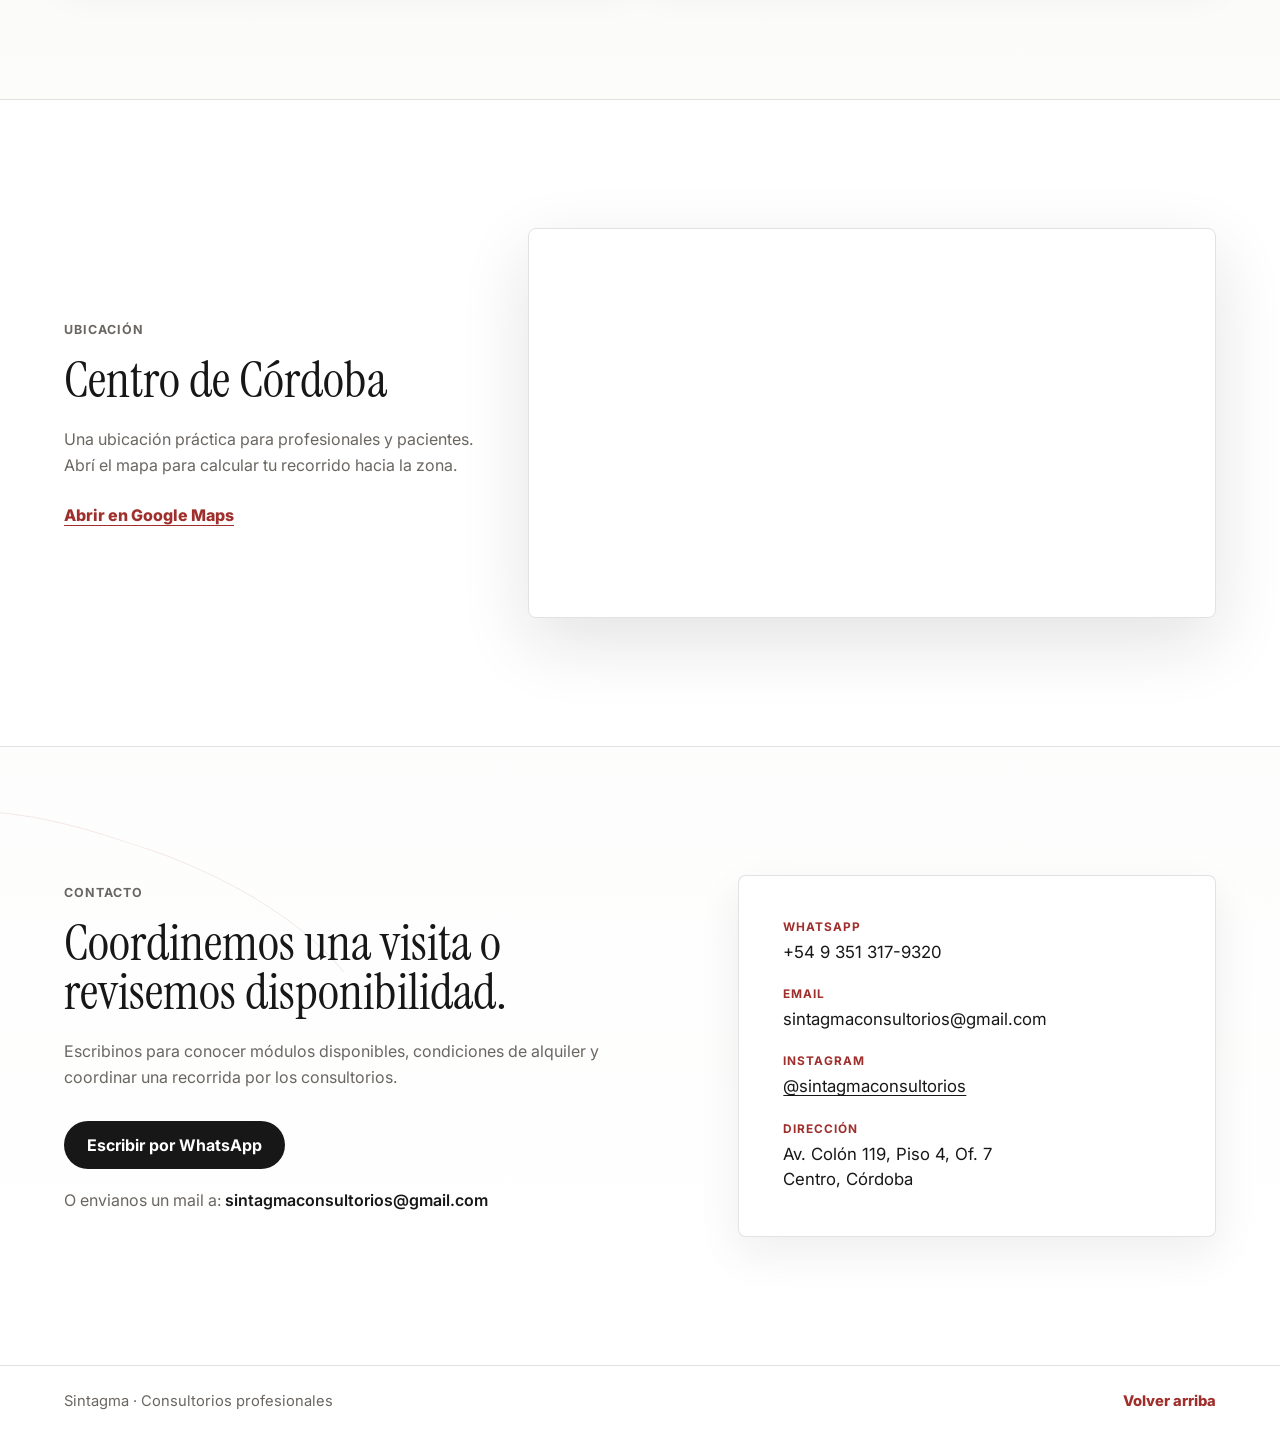
==== commit 93e4c09d: "Menú sin «Información», nombre completo del link y fix del desborde horizontal - Se saca el link «In" ====
--- a/index.html
+++ b/index.html
@@ -38,8 +38,7 @@
       <nav class="site-nav" id="site-nav">
         <a href="#espacios">Consultorios</a>
         <a href="#amenities">Servicios</a>
-        <a href="#informacion">Información</a>
-        <a href="profesionales.html"><span class="nav-long">Información</span><span class="nav-short">Info</span> para profesionales</a>
+        <a href="profesionales.html">Información para profesionales</a>
         <a href="#contacto">Contacto</a>
       </nav>
     </header>
--- a/styles.css
+++ b/styles.css
@@ -305,6 +305,10 @@
   padding: clamp(72px, 10vw, 132px) clamp(18px, 5vw, 76px);
 }
 
+.section {
+  overflow-x: clip;
+}
+
 .section::before {
   width: min(42vw, 560px);
   height: min(20vw, 260px);
@@ -926,6 +930,47 @@
   line-height: 1.5;
 }
 
+.pro-group summary {
+  display: flex;
+  justify-content: space-between;
+  gap: 12px;
+  font-weight: 700;
+  cursor: pointer;
+  list-style: none;
+}
+
+.pro-group summary::-webkit-details-marker {
+  display: none;
+}
+
+.pro-group summary::after {
+  content: "+";
+  color: var(--red);
+  font-weight: 700;
+}
+
+.pro-group[open] summary::after {
+  content: "−";
+}
+
+.pro-group summary:hover {
+  color: var(--red);
+}
+
+.pro-group ul {
+  display: grid;
+  gap: 10px;
+  margin: 12px 0 2px;
+  padding: 0 0 0 14px;
+  border-left: 2px solid var(--red-wash);
+  list-style: none;
+}
+
+.pro-links .pro-group li {
+  padding: 0;
+  border: 0;
+}
+
 .pro-list .pro-loading {
   color: var(--muted);
   line-height: 1.6;
@@ -949,8 +994,7 @@
   }
 }
 
-.nav-toggle,
-.nav-long {
+.nav-toggle {
   display: none;
 }
 
@@ -1021,12 +1065,4 @@
     text-decoration: none;
     line-height: 1.35;
   }
-
-  .nav-long {
-    display: inline;
-  }
-
-  .nav-short {
-    display: none;
-  }
-}
+}
